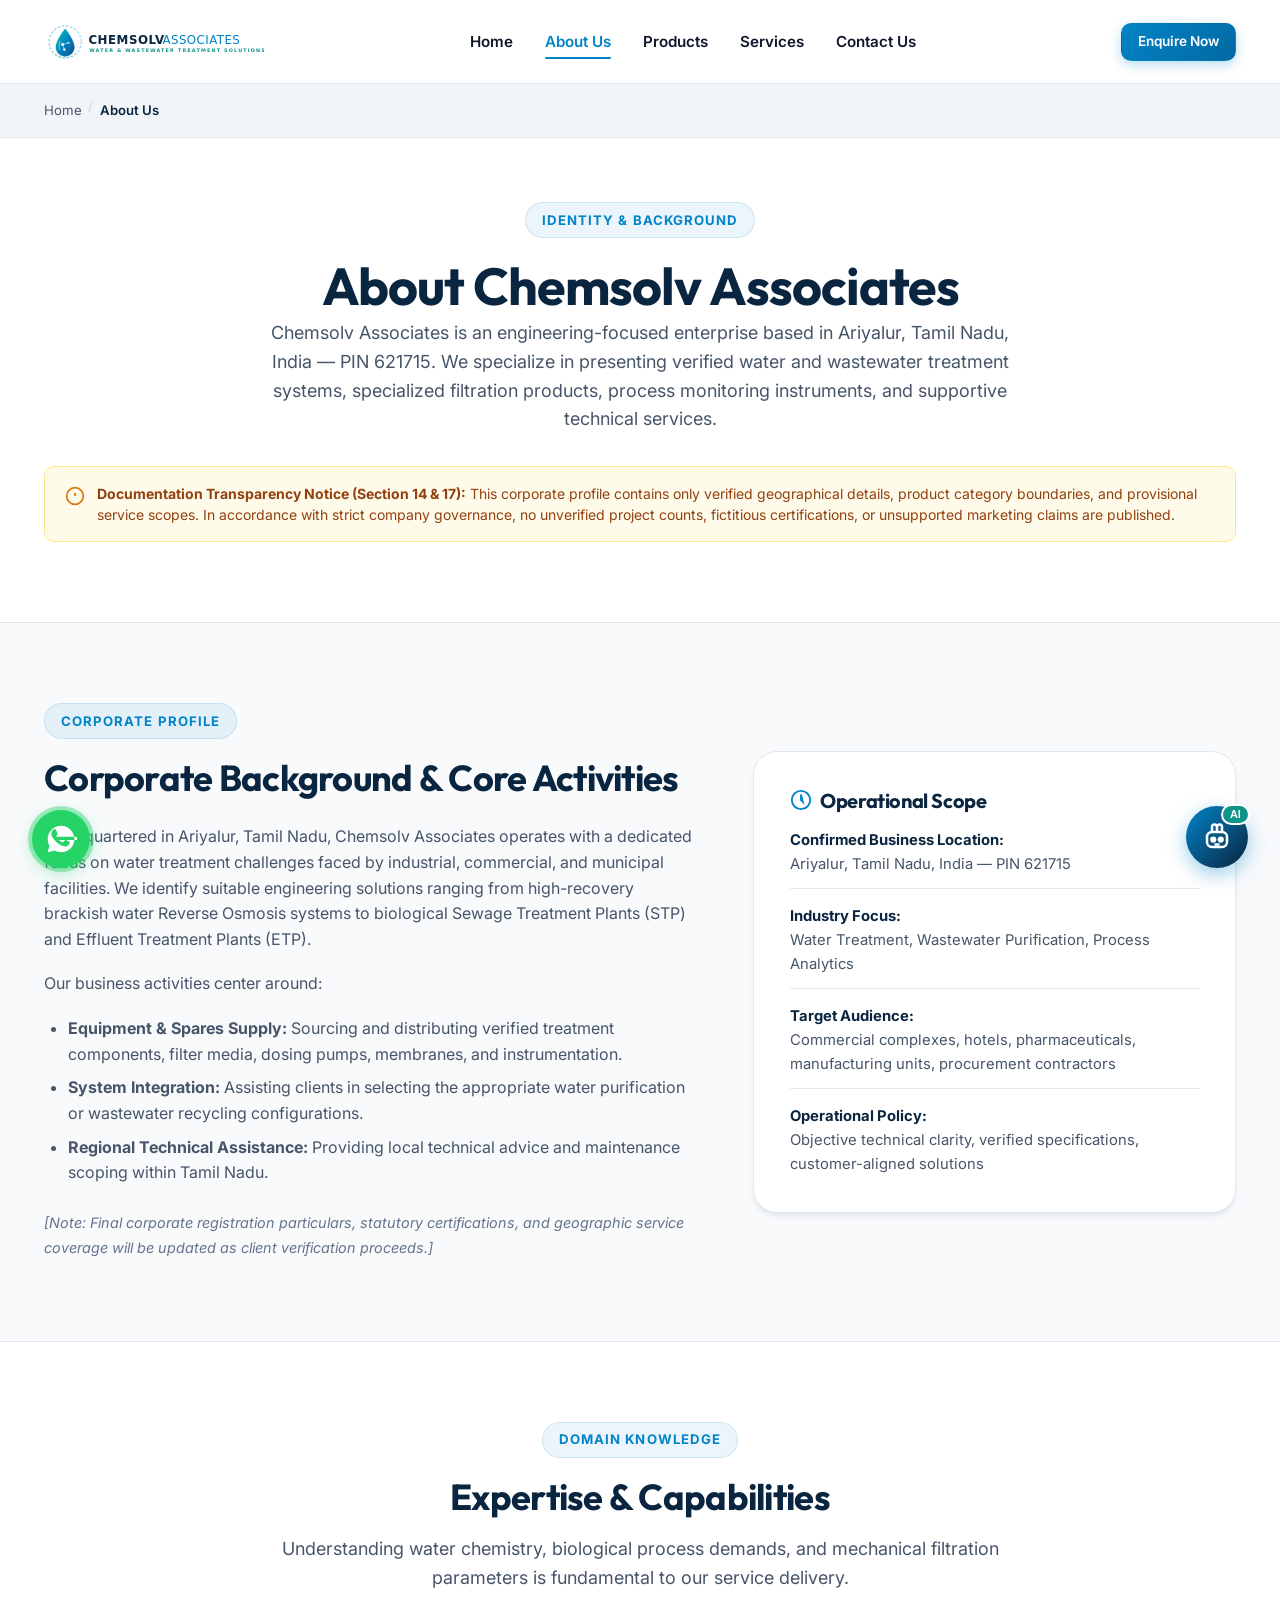
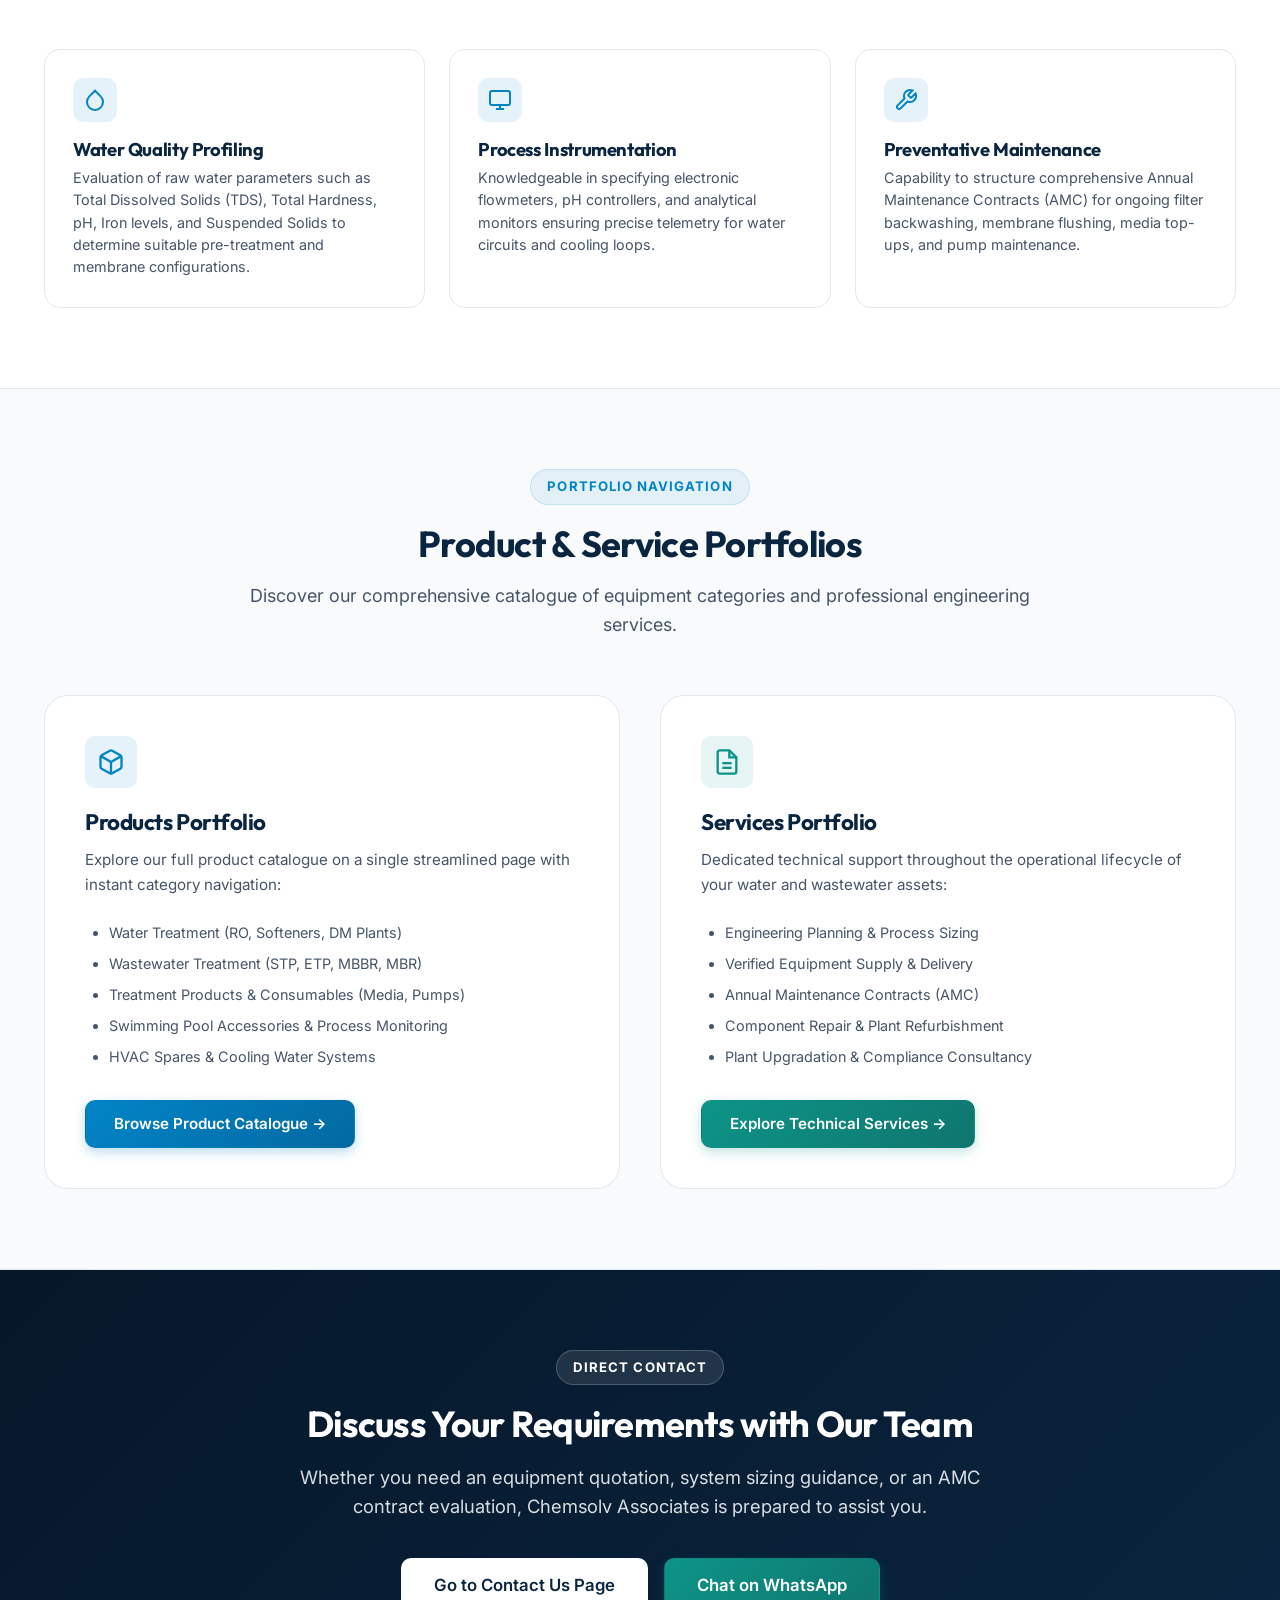
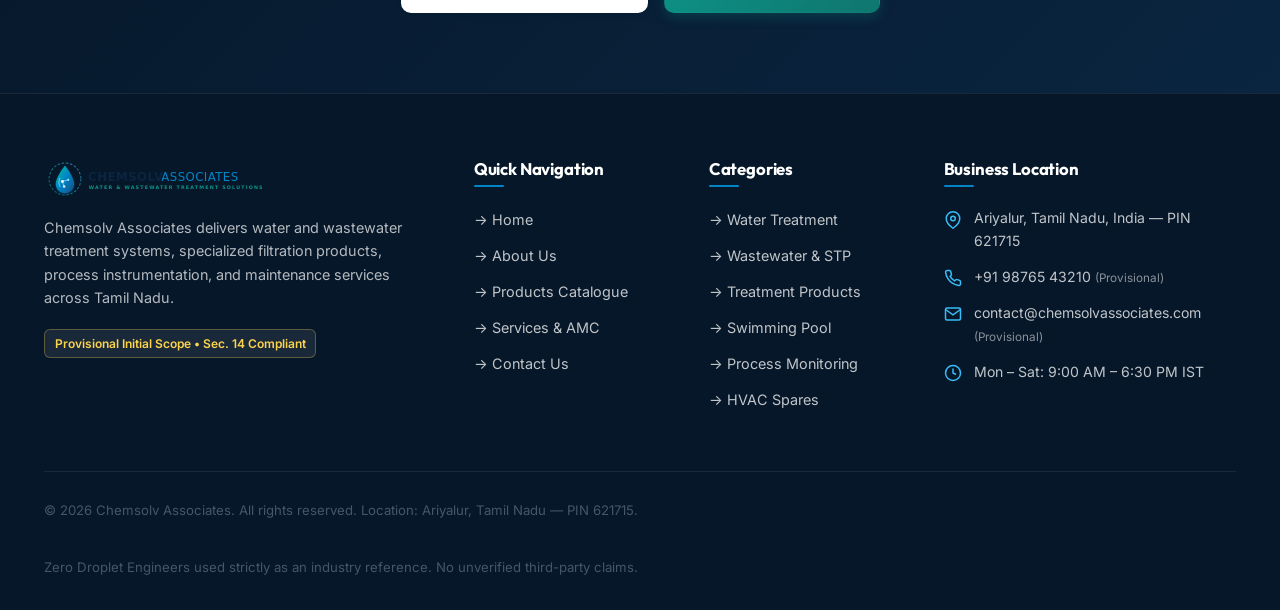
==== about.html @ a0fe6520 "Initial commit: Chemsolv Associates corporate website and floating RAG chatbot" ====
<!DOCTYPE html>
<html lang="en">
<head>
  <meta charset="UTF-8">
  <meta name="viewport" content="width=device-width, initial-scale=1.0">
  <meta http-equiv="X-UA-Compatible" content="IE=edge">
  
  <!-- SEO Primary Metadata -->
  <title>About Us | Chemsolv Associates — Water & Wastewater Specialists Ariyalur</title>
  <meta name="description" content="Learn about Chemsolv Associates, based in Ariyalur, Tamil Nadu. Discover our business activities, water & wastewater treatment solutions, and engineering services.">
  <meta name="keywords" content="About Chemsolv Associates, Ariyalur water treatment, wastewater engineering Tamil Nadu, water purification profile">
  <link rel="canonical" href="https://www.chemsolvassociates.com/about.html">
  
  <!-- Open Graph -->
  <meta property="og:type" content="article">
  <meta property="og:url" content="https://www.chemsolvassociates.com/about.html">
  <meta property="og:title" content="About Chemsolv Associates | Water Treatment Profile">
  <meta property="og:description" content="Company background, capabilities, and verified service focus of Chemsolv Associates in Ariyalur, Tamil Nadu.">
  <meta property="og:image" content="assets/images/logo.svg">

  <!-- Fonts Preconnect -->
  <link rel="preconnect" href="https://fonts.googleapis.com">
  <link rel="preconnect" href="https://fonts.gstatic.com" crossorigin>
  <link href="https://fonts.googleapis.com/css2?family=Inter:wght@400;500;600;700&family=Outfit:wght@600;700;800&display=swap" rel="stylesheet">

  <!-- Stylesheets -->
  <link rel="stylesheet" href="assets/css/main.css">
  <link rel="stylesheet" href="assets/css/components.css">
  <link rel="stylesheet" href="assets/css/chatbot.css">

  <!-- Structured Data JSON-LD -->
  <script type="application/ld+json">
  {
    "@context": "https://schema.org",
    "@type": "AboutPage",
    "name": "About Chemsolv Associates",
    "url": "https://www.chemsolvassociates.com/about.html",
    "description": "Company profile, capabilities, and operational background of Chemsolv Associates."
  }
  </script>
</head>
<body>

  <!-- Accessible Skip Link -->
  <a href="#main-content" class="skip-to-content">Skip to main content</a>

  <!-- Global Header -->
  <header class="site-header" id="site-header">
    <div class="container header-inner">
      <a href="index.html" class="header-brand" aria-label="Chemsolv Associates Home">
        <img src="assets/images/logo.svg" alt="Chemsolv Associates Logo" class="header-logo" width="220" height="42">
      </a>

      <!-- Desktop Navigation -->
      <nav class="desktop-nav" aria-label="Primary Navigation">
        <ul>
          <li><a href="index.html" class="nav-link">Home</a></li>
          <li><a href="about.html" class="nav-link active">About Us</a></li>
          <li><a href="products.html" class="nav-link">Products</a></li>
          <li><a href="services.html" class="nav-link">Services</a></li>
          <li><a href="contact.html" class="nav-link">Contact Us</a></li>
        </ul>
      </nav>

      <div class="header-actions">
        <a href="contact.html" class="btn btn-primary btn-sm header-cta">Enquire Now</a>
        <button class="mobile-toggle" id="mobile-toggle" aria-label="Toggle navigation menu" aria-expanded="false" aria-controls="mobile-drawer">
          <span></span>
        </button>
      </div>
    </div>
  </header>

  <!-- Mobile Drawer Overlay -->
  <div class="mobile-drawer-overlay" id="mobile-drawer-overlay"></div>

  <!-- Mobile Navigation Drawer -->
  <div class="mobile-drawer" id="mobile-drawer" aria-label="Mobile Navigation">
    <div>
      <div class="mobile-drawer-header">
        <img src="assets/images/logo.svg" alt="Chemsolv Associates" style="height: 34px; width: auto;">
        <button class="mobile-drawer-close" id="mobile-drawer-close" aria-label="Close navigation menu">
          <svg width="20" height="20" viewBox="0 0 24 24" fill="none" stroke="currentColor" stroke-width="2.5"><line x1="18" y1="6" x2="6" y2="18"/><line x1="6" y1="6" x2="18" y2="18"/></svg>
        </button>
      </div>
      <ul class="mobile-nav-list">
        <li><a href="index.html" class="mobile-nav-link"><span>Home</span> &rarr;</a></li>
        <li><a href="about.html" class="mobile-nav-link active"><span>About Us</span> &rarr;</a></li>
        <li><a href="products.html" class="mobile-nav-link"><span>Products</span> &rarr;</a></li>
        <li><a href="services.html" class="mobile-nav-link"><span>Services</span> &rarr;</a></li>
        <li><a href="contact.html" class="mobile-nav-link"><span>Contact Us</span> &rarr;</a></li>
      </ul>
    </div>
    <div style="display: flex; flex-direction: column; gap: 0.75rem; padding-top: 1.5rem; border-top: 1px solid var(--color-border);">
      <a href="contact.html" class="btn btn-primary" style="width: 100%;">Get in Touch</a>
      <a href="https://wa.me/919876543210?text=Hello%20Chemsolv%20Associates,%20I%20have%20an%20enquiry." target="_blank" rel="noopener noreferrer" class="btn btn-teal" style="width: 100%;">
        WhatsApp Enquiry
      </a>
    </div>
  </div>

  <!-- Breadcrumb Navigation -->
  <nav class="breadcrumb-nav" aria-label="Breadcrumb">
    <div class="container">
      <ol class="breadcrumb-list">
        <li class="breadcrumb-item"><a href="index.html">Home</a></li>
        <li class="breadcrumb-separator">/</li>
        <li class="breadcrumb-item active" aria-current="page">About Us</li>
      </ol>
    </div>
  </nav>

  <!-- Main Content -->
  <main id="main-content">
    
    <!-- Section 1: Page Introduction -->
    <section class="section" style="padding-top: 4rem; padding-bottom: 3rem;" aria-labelledby="about-intro-h1">
      <div class="container">
        <div class="section-header fade-in-up" style="margin-bottom: 2rem;">
          <span class="section-tag">Identity &amp; Background</span>
          <h1 id="about-intro-h1">About Chemsolv Associates</h1>
          <p>
            Chemsolv Associates is an engineering-focused enterprise based in Ariyalur, Tamil Nadu, India — PIN 621715. We specialize in presenting verified water and wastewater treatment systems, specialized filtration products, process monitoring instruments, and supportive technical services.
          </p>
        </div>

        <!-- Section 14 Compliance Disclaimer Banner -->
        <div class="disclaimer-banner fade-in-up" role="note">
          <svg width="20" height="20" viewBox="0 0 24 24" fill="none" stroke="currentColor" stroke-width="2">
            <circle cx="12" cy="12" r="10"></circle>
            <line x1="12" y1="8" x2="12" y2="12"></line>
            <line x1="12" y1="16" x2="12.01" y2="16"></line>
          </svg>
          <div>
            <strong>Documentation Transparency Notice (Section 14 &amp; 17):</strong>
            This corporate profile contains only verified geographical details, product category boundaries, and provisional service scopes. In accordance with strict company governance, no unverified project counts, fictitious certifications, or unsupported marketing claims are published.
          </div>
        </div>
      </div>
    </section>

    <!-- Section 2: Company Profile -->
    <section class="section section-alt" aria-labelledby="profile-heading">
      <div class="container">
        <div style="display: grid; grid-template-columns: 1.15fr 0.85fr; gap: 3.5rem; align-items: center;">
          <div class="fade-in-up">
            <span class="section-tag">Corporate Profile</span>
            <h2 id="profile-heading" style="margin-bottom: 1.5rem;">Corporate Background &amp; Core Activities</h2>
            <p>
              Headquartered in Ariyalur, Tamil Nadu, Chemsolv Associates operates with a dedicated focus on water treatment challenges faced by industrial, commercial, and municipal facilities. We identify suitable engineering solutions ranging from high-recovery brackish water Reverse Osmosis systems to biological Sewage Treatment Plants (STP) and Effluent Treatment Plants (ETP).
            </p>
            <p>
              Our business activities center around:
            </p>
            <ul style="margin-bottom: 1.5rem;">
              <li><strong>Equipment &amp; Spares Supply:</strong> Sourcing and distributing verified treatment components, filter media, dosing pumps, membranes, and instrumentation.</li>
              <li><strong>System Integration:</strong> Assisting clients in selecting the appropriate water purification or wastewater recycling configurations.</li>
              <li><strong>Regional Technical Assistance:</strong> Providing local technical advice and maintenance scoping within Tamil Nadu.</li>
            </ul>
            <p>
              <em style="color: var(--color-text-light); font-size: 0.9rem;">
                [Note: Final corporate registration particulars, statutory certifications, and geographic service coverage will be updated as client verification proceeds.]
              </em>
            </p>
          </div>

          <div class="fade-in-up">
            <div style="background: #FFFFFF; border: 1px solid var(--color-border); border-radius: var(--radius-xl); padding: 2.25rem; box-shadow: var(--shadow-md);">
              <h3 style="font-size: 1.25rem; margin-bottom: 1rem; color: var(--color-primary); display: flex; align-items: center; gap: 0.5rem;">
                <svg width="22" height="22" viewBox="0 0 24 24" fill="none" stroke="currentColor" stroke-width="2" style="color: var(--color-accent);"><circle cx="12" cy="12" r="10"/><polygon points="12 6 12 12 14 14"/></svg>
                Operational Scope
              </h3>
              <div style="display: flex; flex-direction: column; gap: 1rem; font-size: 0.925rem;">
                <div style="padding-bottom: 0.75rem; border-bottom: 1px solid var(--color-border);">
                  <strong style="color: var(--color-primary);">Confirmed Business Location:</strong>
                  <div style="color: var(--color-text-muted);">Ariyalur, Tamil Nadu, India — PIN 621715</div>
                </div>
                <div style="padding-bottom: 0.75rem; border-bottom: 1px solid var(--color-border);">
                  <strong style="color: var(--color-primary);">Industry Focus:</strong>
                  <div style="color: var(--color-text-muted);">Water Treatment, Wastewater Purification, Process Analytics</div>
                </div>
                <div style="padding-bottom: 0.75rem; border-bottom: 1px solid var(--color-border);">
                  <strong style="color: var(--color-primary);">Target Audience:</strong>
                  <div style="color: var(--color-text-muted);">Commercial complexes, hotels, pharmaceuticals, manufacturing units, procurement contractors</div>
                </div>
                <div>
                  <strong style="color: var(--color-primary);">Operational Policy:</strong>
                  <div style="color: var(--color-text-muted);">Objective technical clarity, verified specifications, customer-aligned solutions</div>
                </div>
              </div>
            </div>
          </div>
        </div>
      </div>
    </section>

    <!-- Section 3: Expertise and Capabilities -->
    <section class="section" aria-labelledby="expertise-heading">
      <div class="container">
        <div class="section-header fade-in-up">
          <span class="section-tag">Domain Knowledge</span>
          <h2 id="expertise-heading">Expertise &amp; Capabilities</h2>
          <p>Understanding water chemistry, biological process demands, and mechanical filtration parameters is fundamental to our service delivery.</p>
        </div>

        <div class="features-grid">
          <div class="feature-box fade-in-up">
            <div class="feature-icon-wrapper">
              <svg width="24" height="24" viewBox="0 0 24 24" fill="none" stroke="currentColor" stroke-width="2"><path d="M12 2.69l5.66 5.66a8 8 0 1 1-11.31 0z"/></svg>
            </div>
            <h3>Water Quality Profiling</h3>
            <p>Evaluation of raw water parameters such as Total Dissolved Solids (TDS), Total Hardness, pH, Iron levels, and Suspended Solids to determine suitable pre-treatment and membrane configurations.</p>
          </div>

          <div class="feature-box fade-in-up">
            <div class="feature-icon-wrapper">
              <svg width="24" height="24" viewBox="0 0 24 24" fill="none" stroke="currentColor" stroke-width="2"><rect x="2" y="3" width="20" height="14" rx="2" ry="2"/><line x1="8" y1="21" x2="16" y2="21"/><line x1="12" y1="17" x2="12" y2="21"/></svg>
            </div>
            <h3>Process Instrumentation</h3>
            <p>Knowledgeable in specifying electronic flowmeters, pH controllers, and analytical monitors ensuring precise telemetry for water circuits and cooling loops.</p>
          </div>

          <div class="feature-box fade-in-up">
            <div class="feature-icon-wrapper">
              <svg width="24" height="24" viewBox="0 0 24 24" fill="none" stroke="currentColor" stroke-width="2"><path d="M14.7 6.3a1 1 0 0 0 0 1.4l1.6 1.6a1 1 0 0 0 1.4 0l3.77-3.77a6 6 0 0 1-7.94 7.94l-6.91 6.91a2.12 2.12 0 0 1-3-3l6.91-6.91a6 6 0 0 1 7.94-7.94l-3.76 3.76z"/></svg>
            </div>
            <h3>Preventative Maintenance</h3>
            <p>Capability to structure comprehensive Annual Maintenance Contracts (AMC) for ongoing filter backwashing, membrane flushing, media top-ups, and pump maintenance.</p>
          </div>
        </div>
      </div>
    </section>

    <!-- Section 4: Product and Service Overview -->
    <section class="section section-alt" aria-labelledby="overview-heading">
      <div class="container">
        <div class="section-header fade-in-up">
          <span class="section-tag">Portfolio Navigation</span>
          <h2 id="overview-heading">Product &amp; Service Portfolios</h2>
          <p>Discover our comprehensive catalogue of equipment categories and professional engineering services.</p>
        </div>

        <div style="display: grid; grid-template-columns: 1fr 1fr; gap: 2.5rem;">
          <!-- Product Portfolio Card -->
          <div style="background: #FFFFFF; border: 1px solid var(--color-border); border-radius: var(--radius-xl); padding: 2.5rem; display: flex; flex-direction: column; justify-content: space-between;" class="fade-in-up">
            <div>
              <div style="width: 52px; height: 52px; border-radius: var(--radius-md); background: rgba(2,132,199,0.1); color: var(--color-accent); display: flex; align-items: center; justify-content: center; margin-bottom: 1.25rem;">
                <svg width="28" height="28" viewBox="0 0 24 24" fill="none" stroke="currentColor" stroke-width="2"><path d="M21 16V8a2 2 0 0 0-1-1.73l-7-4a2 2 0 0 0-2 0l-7 4A2 2 0 0 0 3 8v8a2 2 0 0 0 1 1.73l7 4a2 2 0 0 0 2 0l7-4A2 2 0 0 0 21 16z"/><polyline points="3.27 6.96 12 12.01 20.73 6.96"/><line x1="12" y1="22.08" x2="12" y2="12"/></svg>
              </div>
              <h3 style="font-size: 1.4rem; margin-bottom: 0.75rem;">Products Portfolio</h3>
              <p style="font-size: 0.95rem; color: var(--color-text-muted); line-height: 1.6; margin-bottom: 1.5rem;">
                Explore our full product catalogue on a single streamlined page with instant category navigation:
              </p>
              <ul style="font-size: 0.9rem; margin-bottom: 2rem;">
                <li>Water Treatment (RO, Softeners, DM Plants)</li>
                <li>Wastewater Treatment (STP, ETP, MBBR, MBR)</li>
                <li>Treatment Products &amp; Consumables (Media, Pumps)</li>
                <li>Swimming Pool Accessories &amp; Process Monitoring</li>
                <li>HVAC Spares &amp; Cooling Water Systems</li>
              </ul>
            </div>
            <a href="products.html" class="btn btn-primary" style="align-self: flex-start;">Browse Product Catalogue &rarr;</a>
          </div>

          <!-- Service Portfolio Card -->
          <div style="background: #FFFFFF; border: 1px solid var(--color-border); border-radius: var(--radius-xl); padding: 2.5rem; display: flex; flex-direction: column; justify-content: space-between;" class="fade-in-up">
            <div>
              <div style="width: 52px; height: 52px; border-radius: var(--radius-md); background: rgba(13,148,136,0.1); color: var(--color-teal); display: flex; align-items: center; justify-content: center; margin-bottom: 1.25rem;">
                <svg width="28" height="28" viewBox="0 0 24 24" fill="none" stroke="currentColor" stroke-width="2"><path d="M14 2H6a2 2 0 0 0-2 2v16a2 2 0 0 0 2 2h12a2 2 0 0 0 2-2V8z"/><polyline points="14 2 14 8 20 8"/><line x1="16" y1="13" x2="8" y2="13"/><line x1="16" y1="17" x2="8" y2="17"/></svg>
              </div>
              <h3 style="font-size: 1.4rem; margin-bottom: 0.75rem;">Services Portfolio</h3>
              <p style="font-size: 0.95rem; color: var(--color-text-muted); line-height: 1.6; margin-bottom: 1.5rem;">
                Dedicated technical support throughout the operational lifecycle of your water and wastewater assets:
              </p>
              <ul style="font-size: 0.9rem; margin-bottom: 2rem;">
                <li>Engineering Planning &amp; Process Sizing</li>
                <li>Verified Equipment Supply &amp; Delivery</li>
                <li>Annual Maintenance Contracts (AMC)</li>
                <li>Component Repair &amp; Plant Refurbishment</li>
                <li>Plant Upgradation &amp; Compliance Consultancy</li>
              </ul>
            </div>
            <a href="services.html" class="btn btn-teal" style="align-self: flex-start;">Explore Technical Services &rarr;</a>
          </div>
        </div>
      </div>
    </section>

    <!-- Section 5: Contact CTA -->
    <section class="section section-dark" aria-labelledby="cta-heading-about">
      <div class="container" style="text-align: center; max-width: 800px;">
        <span class="section-tag" style="background: rgba(255,255,255,0.1); color: #FFFFFF; border-color: rgba(255,255,255,0.2);">Direct Contact</span>
        <h2 id="cta-heading-about" style="color: #FFFFFF; margin-bottom: 1rem;">Discuss Your Requirements with Our Team</h2>
        <p style="font-size: 1.15rem; color: rgba(255, 255, 255, 0.85); margin-bottom: 2.25rem;">
          Whether you need an equipment quotation, system sizing guidance, or an AMC contract evaluation, Chemsolv Associates is prepared to assist you.
        </p>
        <div style="display: flex; flex-wrap: wrap; justify-content: center; gap: 1rem;">
          <a href="contact.html" class="btn btn-white btn-lg">Go to Contact Us Page</a>
          <a href="https://wa.me/919876543210?text=Hello%20Chemsolv%20Associates,%20I%20would%20like%20to%20discuss%20our%20water%20treatment%20requirements." target="_blank" rel="noopener noreferrer" class="btn btn-teal btn-lg">
            Chat on WhatsApp
          </a>
        </div>
      </div>
    </section>
  </main>

  <!-- Global Footer -->
  <footer class="site-footer">
    <div class="container">
      <div class="footer-grid">
        <div class="footer-col">
          <img src="assets/images/logo.svg" alt="Chemsolv Associates" class="footer-brand-logo" width="220" height="42">
          <p class="footer-text">
            Chemsolv Associates delivers water and wastewater treatment systems, specialized filtration products, process instrumentation, and maintenance services across Tamil Nadu.
          </p>
          <span class="provisional-badge" style="background: rgba(255,255,255,0.08); color: #FCD34D; border-color: rgba(252,211,77,0.3);">
            Provisional Initial Scope &bull; Sec. 14 Compliant
          </span>
        </div>

        <div class="footer-col">
          <h4>Quick Navigation</h4>
          <ul class="footer-links">
            <li><a href="index.html">&rarr; Home</a></li>
            <li><a href="about.html">&rarr; About Us</a></li>
            <li><a href="products.html">&rarr; Products Catalogue</a></li>
            <li><a href="services.html">&rarr; Services &amp; AMC</a></li>
            <li><a href="contact.html">&rarr; Contact Us</a></li>
          </ul>
        </div>

        <div class="footer-col">
          <h4>Categories</h4>
          <ul class="footer-links">
            <li><a href="products.html#water-treatment">&rarr; Water Treatment</a></li>
            <li><a href="products.html#wastewater-treatment">&rarr; Wastewater &amp; STP</a></li>
            <li><a href="products.html#water-wastewater-products">&rarr; Treatment Products</a></li>
            <li><a href="products.html#swimming-pool-accessories">&rarr; Swimming Pool</a></li>
            <li><a href="products.html#process-monitoring">&rarr; Process Monitoring</a></li>
            <li><a href="products.html#hvac-spares">&rarr; HVAC Spares</a></li>
          </ul>
        </div>

        <div class="footer-col">
          <h4>Business Location</h4>
          <address class="footer-contact-list">
            <div class="footer-contact-item">
              <svg width="18" height="18" viewBox="0 0 24 24" fill="none" stroke="currentColor" stroke-width="2"><path d="M21 10c0 7-9 13-9 13s-9-6-9-13a9 9 0 0 1 18 0z"/><circle cx="12" cy="10" r="3"/></svg>
              <span>Ariyalur, Tamil Nadu, India — PIN 621715</span>
            </div>
            <div class="footer-contact-item">
              <svg width="18" height="18" viewBox="0 0 24 24" fill="none" stroke="currentColor" stroke-width="2"><path d="M22 16.92v3a2 2 0 0 1-2.18 2 19.79 19.79 0 0 1-8.63-3.07 19.5 19.5 0 0 1-6-6 19.79 19.79 0 0 1-3.07-8.67A2 2 0 0 1 4.11 2h3a2 2 0 0 1 2 1.72 12.84 12.84 0 0 0 .7 2.81 2 2 0 0 1-.45 2.11L8.09 9.91a16 16 0 0 0 6 6l1.27-1.27a2 2 0 0 1 2.11-.45 12.84 12.84 0 0 0 2.81.7A2 2 0 0 1 22 16.92z"/></svg>
              <span>+91 98765 43210 <small style="opacity:0.7;">(Provisional)</small></span>
            </div>
            <div class="footer-contact-item">
              <svg width="18" height="18" viewBox="0 0 24 24" fill="none" stroke="currentColor" stroke-width="2"><path d="M4 4h16c1.1 0 2 .9 2 2v12c0 1.1-.9 2-2 2H4c-1.1 0-2-.9-2-2V6c0-1.1.9-2 2-2z"/><polyline points="22,6 12,13 2,6"/></svg>
              <span>contact@chemsolvassociates.com <small style="opacity:0.7;">(Provisional)</small></span>
            </div>
            <div class="footer-contact-item">
              <svg width="18" height="18" viewBox="0 0 24 24" fill="none" stroke="currentColor" stroke-width="2"><circle cx="12" cy="12" r="10"/><polyline points="12 6 12 12 16 14"/></svg>
              <span>Mon – Sat: 9:00 AM – 6:30 PM IST</span>
            </div>
          </address>
        </div>
      </div>

      <div class="footer-bottom">
        <p>&copy; 2026 Chemsolv Associates. All rights reserved. Location: Ariyalur, Tamil Nadu — PIN 621715.</p>
        <p>Zero Droplet Engineers used strictly as an industry reference. No unverified third-party claims.</p>
      </div>
    </div>
  </footer>

  <!-- Floating WhatsApp Widget -->
  <aside class="floating-whatsapp" aria-label="WhatsApp Contact">
    <a href="https://wa.me/919876543210?text=Hello%20Chemsolv%20Associates,%20I%20have%20an%20enquiry%20regarding%20water%20treatment%20solutions." target="_blank" rel="noopener noreferrer" class="whatsapp-btn" aria-label="Chat with Chemsolv Associates on WhatsApp">
      <svg width="32" height="32" viewBox="0 0 24 24" fill="currentColor">
        <path d="M12.031 2C6.495 2 2 6.495 2 12.031c0 1.808.484 3.518 1.328 5.004L2 22l5.127-1.312a9.98 9.98 0 0 0 4.904 1.343c5.536 0 10.031-4.495 10.031-10.031C22.062 6.495 17.567 2 12.031 2zm5.834 14.195c-.244.686-1.42 1.312-1.956 1.393-.536.082-1.229.117-3.957-.984-3.419-1.38-5.617-4.887-5.787-5.114-.17-.227-1.38-1.838-1.38-3.504 0-1.666.87-2.488 1.18-2.828.31-.34.68-.425.907-.425.227 0 .454.002.653.012.21.01.49-.08.766.584.287.69.98 2.392 1.066 2.569.085.176.142.383.028.61-.113.227-.17.369-.34.567-.17.199-.358.443-.51.596-.17.17-.348.355-.15.696.198.34 883 1.458 1.895 2.359 1.303 1.16 2.402 1.52 2.742 1.69.34.17.538.142.736-.085.199-.227.85-1.02 1.077-1.37.227-.35.454-.294.766-.177.312.117 1.984.935 2.324 1.105.34.17.567.255.652.397.085.142.085.823-.159 1.509z"/>
      </svg>
    </a>
    <div class="whatsapp-tooltip">Chat on WhatsApp</div>
  </aside>

  <!-- Floating RAG Chatbot Widget -->
  <aside class="floating-chatbot" aria-label="Technical Assistant Chatbot">
    <button class="chatbot-launcher" id="chatbot-launcher" aria-label="Open Chemsolv AI Technical Assistant" aria-expanded="false" aria-controls="chatbot-panel">
      <div class="chatbot-pulse-ring"></div>
      <svg width="30" height="30" viewBox="0 0 24 24" fill="none" stroke="currentColor" stroke-width="2">
        <path d="M12 8V4m0 0a2 2 0 1 0-4 0v4m4-4a2 2 0 1 1 4 0v4"/>
        <rect x="4" y="8" width="16" height="12" rx="4"/>
        <circle cx="9" cy="14" r="1.5" fill="currentColor"/>
        <circle cx="15" cy="14" r="1.5" fill="currentColor"/>
        <path d="M10 18h4"/>
      </svg>
      <span class="chatbot-launcher-badge">AI</span>
    </button>

    <div class="chatbot-panel" id="chatbot-panel" role="dialog" aria-labelledby="chat-heading">
      <div class="chatbot-header">
        <div class="chatbot-header-info">
          <div class="chatbot-avatar">
            <svg width="20" height="20" viewBox="0 0 24 24" fill="none" stroke="currentColor" stroke-width="2">
              <rect x="4" y="8" width="16" height="12" rx="4"/>
              <circle cx="9" cy="14" r="1.5" fill="currentColor"/>
              <circle cx="15" cy="14" r="1.5" fill="currentColor"/>
              <path d="M10 18h4"/>
            </svg>
          </div>
          <div class="chatbot-header-text">
            <h3 id="chat-heading">Chemsolv AI Assistant</h3>
            <div class="chatbot-status">
              <span class="chatbot-status-dot"></span>
              <span>Verified Knowledge Base</span>
            </div>
          </div>
        </div>
        <div class="chatbot-header-actions">
          <button class="chatbot-header-btn" id="chatbot-reset" title="Reset chat history" aria-label="Reset conversation">
            <svg width="14" height="14" viewBox="0 0 24 24" fill="none" stroke="currentColor" stroke-width="2"><polyline points="1 4 1 10 7 10"/><path d="M3.51 15a9 9 0 1 0 2.13-9.36L1 10"/></svg>
          </button>
          <button class="chatbot-header-btn" id="chatbot-close" title="Close chat" aria-label="Close chat window">
            <svg width="16" height="16" viewBox="0 0 24 24" fill="none" stroke="currentColor" stroke-width="2"><line x1="18" y1="6" x2="6" y2="18"/><line x1="6" y1="6" x2="18" y2="18"/></svg>
          </button>
        </div>
      </div>

      <div class="chatbot-notice">
        <svg width="14" height="14" viewBox="0 0 24 24" fill="none" stroke="currentColor" stroke-width="2"><circle cx="12" cy="12" r="10"/><line x1="12" y1="8" x2="12" y2="12"/><line x1="12" y1="16" x2="12.01" y2="16"/></svg>
        <span>Answers derived strictly from approved Chemsolv data.</span>
      </div>

      <div class="chatbot-messages" id="chatbot-messages"></div>

      <div class="chat-typing" id="chatbot-typing">
        <div class="typing-dot"></div>
        <div class="typing-dot"></div>
        <div class="typing-dot"></div>
        <span class="typing-text">Retrieving verified documentation...</span>
      </div>

      <div class="chatbot-suggestions" id="chatbot-suggestions">
        <button class="suggestion-chip" data-query="Where is Chemsolv Associates located?">Ariyalur Location</button>
        <button class="suggestion-chip" data-query="What is your business focus and capabilities?">Capabilities</button>
        <button class="suggestion-chip" data-query="What products do you offer?">Products Overview</button>
      </div>

      <div class="chatbot-input-bar">
        <input type="text" id="chatbot-input" class="chatbot-input" placeholder="Ask about company profile or services..." aria-label="Type your enquiry">
        <button id="chatbot-send" class="chatbot-send-btn" aria-label="Send message">
          <svg width="18" height="18" viewBox="0 0 24 24" fill="none" stroke="currentColor" stroke-width="2">
            <line x1="22" y1="2" x2="11" y2="13"/>
            <polygon points="22 2 15 22 11 13 2 9 22 2"/>
          </svg>
        </button>
      </div>
    </div>
  </aside>

  <!-- Scripts -->
  <script src="assets/js/main.js" defer></script>
  <script src="assets/js/chatbot-kb.js" defer></script>
  <script src="assets/js/chatbot.js" defer></script>
</body>
</html>
---- assets/css/main.css ----
/* ==========================================================================
   CHEMSOLV ASSOCIATES - DESIGN SYSTEM & MAIN STYLESHEET
   Clean, Modern, Desktop-First & Fully Mobile Responsive (<3s Target)
   ========================================================================== */

:root {
  /* Brand Color Palette */
  --color-primary: #0A2540;
  --color-primary-light: #12375F;
  --color-primary-dark: #061729;
  
  --color-accent: #0284C7;
  --color-accent-light: #38BDF8;
  --color-accent-dark: #0369A1;
  --color-accent-hover: #0ea5e9;

  --color-teal: #0D9488;
  --color-teal-light: #14B8A6;
  --color-teal-dark: #0F766E;

  --color-success: #10B981;
  --color-warning: #F59E0B;
  --color-error: #EF4444;

  /* Neutrals */
  --color-bg: #FFFFFF;
  --color-bg-alt: #F8FAFC;
  --color-bg-subtle: #F1F5F9;
  --color-border: #E2E8F0;
  --color-border-dark: #CBD5E1;
  
  --color-text-main: #0F172A;
  --color-text-muted: #475569;
  --color-text-light: #64748B;
  --color-text-white: #FFFFFF;

  /* Typography */
  --font-family-heading: 'Outfit', -apple-system, BlinkMacSystemFont, 'Segoe UI', Roboto, Helvetica, Arial, sans-serif;
  --font-family-body: 'Inter', -apple-system, BlinkMacSystemFont, 'Segoe UI', Roboto, Helvetica, Arial, sans-serif;
  
  /* Spacing */
  --container-max-width: 1240px;
  --container-padding: 1.5rem;
  --header-height: 84px;

  /* Shadows */
  --shadow-sm: 0 1px 3px rgba(0, 0, 0, 0.05), 0 1px 2px rgba(0, 0, 0, 0.03);
  --shadow-md: 0 4px 6px -1px rgba(10, 37, 64, 0.08), 0 2px 4px -2px rgba(10, 37, 64, 0.05);
  --shadow-lg: 0 10px 15px -3px rgba(10, 37, 64, 0.1), 0 4px 6px -4px rgba(10, 37, 64, 0.05);
  --shadow-xl: 0 20px 25px -5px rgba(10, 37, 64, 0.12), 0 8px 10px -6px rgba(10, 37, 64, 0.06);
  --shadow-glow: 0 0 20px rgba(2, 132, 199, 0.25);

  /* Transitions */
  --transition-fast: 0.2s cubic-bezier(0.16, 1, 0.3, 1);
  --transition-normal: 0.3s cubic-bezier(0.16, 1, 0.3, 1);
  --transition-slow: 0.5s cubic-bezier(0.16, 1, 0.3, 1);
  
  /* Border Radius */
  --radius-sm: 6px;
  --radius-md: 10px;
  --radius-lg: 16px;
  --radius-xl: 24px;
  --radius-full: 9999px;
}

/* Base Reset */
*, *::before, *::after {
  box-sizing: border-box;
  margin: 0;
  padding: 0;
}

html {
  scroll-behavior: smooth;
  font-size: 16px;
  -webkit-text-size-adjust: 100%;
}

body {
  font-family: var(--font-family-body);
  font-size: 1rem;
  line-height: 1.6;
  color: var(--color-text-main);
  background-color: var(--color-bg);
  overflow-x: hidden;
  text-rendering: optimizeLegibility;
  -webkit-font-smoothing: antialiased;
}

/* Headings */
h1, h2, h3, h4, h5, h6 {
  font-family: var(--font-family-heading);
  color: var(--color-primary);
  font-weight: 700;
  line-height: 1.25;
  letter-spacing: -0.02em;
  word-wrap: break-word;
  overflow-wrap: break-word;
}

h1 { font-size: clamp(1.85rem, 3.5vw + 0.8rem, 3.25rem); }
h2 { font-size: clamp(1.5rem, 2.2vw + 0.5rem, 2.4rem); }
h3 { font-size: clamp(1.2rem, 1.4vw + 0.4rem, 1.65rem); }
h4 { font-size: 1.15rem; }

p {
  color: var(--color-text-muted);
  margin-bottom: 1.2rem;
  word-wrap: break-word;
}

p:last-child {
  margin-bottom: 0;
}

a {
  color: var(--color-accent);
  text-decoration: none;
  transition: color var(--transition-fast);
}

a:hover {
  color: var(--color-accent-hover);
}

img, svg {
  display: block;
  max-width: 100%;
  height: auto;
}

ul, ol {
  padding-left: 1.5rem;
  color: var(--color-text-muted);
}

li {
  margin-bottom: 0.5rem;
}

/* Layout Utilities */
.container {
  width: 100%;
  max-width: var(--container-max-width);
  margin-left: auto;
  margin-right: auto;
  padding-left: var(--container-padding);
  padding-right: var(--container-padding);
}

.section {
  padding: 5rem 0;
  position: relative;
}

.section-alt {
  background-color: var(--color-bg-alt);
  border-top: 1px solid var(--color-border);
  border-bottom: 1px solid var(--color-border);
}

.section-dark {
  background: linear-gradient(135deg, var(--color-primary-dark) 0%, var(--color-primary) 100%);
  color: var(--color-text-white);
}

.section-dark h1,
.section-dark h2,
.section-dark h3,
.section-dark h4 {
  color: var(--color-text-white);
}

.section-dark p {
  color: rgba(255, 255, 255, 0.85);
}

.section-header {
  text-align: center;
  max-width: 780px;
  margin: 0 auto 3.5rem;
}

.section-tag {
  display: inline-flex;
  align-items: center;
  gap: 0.5rem;
  font-size: 0.825rem;
  font-weight: 700;
  text-transform: uppercase;
  letter-spacing: 0.08em;
  color: var(--color-accent);
  background: rgba(2, 132, 199, 0.08);
  padding: 0.4rem 1rem;
  border-radius: var(--radius-full);
  margin-bottom: 1rem;
  border: 1px solid rgba(2, 132, 199, 0.15);
  max-width: 100%;
  box-sizing: border-box;
}

.section-header h2 {
  margin-bottom: 1rem;
}

.section-header p {
  font-size: 1.125rem;
  color: var(--color-text-muted);
}

/* Accessibility Focus States */
a:focus-visible,
button:focus-visible,
input:focus-visible,
select:focus-visible,
textarea:focus-visible {
  outline: 3px solid var(--color-accent-light);
  outline-offset: 2px;
}

.skip-to-content {
  position: absolute;
  top: -100px;
  left: 1rem;
  background: var(--color-primary);
  color: white;
  padding: 0.75rem 1.5rem;
  z-index: 9999;
  border-radius: var(--radius-sm);
  transition: top var(--transition-fast);
}

.skip-to-content:focus {
  top: 1rem;
}

/* ==========================================================================
   Header & Navigation
   ========================================================================== */
.site-header {
  position: sticky;
  top: 0;
  width: 100%;
  height: var(--header-height);
  background: rgba(255, 255, 255, 0.98);
  backdrop-filter: blur(12px);
  -webkit-backdrop-filter: blur(12px);
  border-bottom: 1px solid var(--color-border);
  z-index: 1000;
  transition: all var(--transition-normal);
}

.site-header.scrolled {
  box-shadow: var(--shadow-md);
  height: 70px;
}

.header-inner {
  display: flex;
  align-items: center;
  justify-content: space-between;
  height: 100%;
  gap: 1rem;
}

.header-brand {
  display: flex;
  align-items: center;
  gap: 0.75rem;
  text-decoration: none;
  height: 48px;
  flex-shrink: 0;
}

.header-logo {
  height: 44px;
  width: auto;
  max-width: 220px;
  transition: transform var(--transition-normal);
}

.header-brand:hover .header-logo {
  transform: scale(1.02);
}

/* Desktop Navigation */
.desktop-nav {
  display: flex;
  align-items: center;
  gap: 2.25rem;
}

.desktop-nav ul {
  display: flex;
  align-items: center;
  gap: 2rem;
  list-style: none;
  padding: 0;
  margin: 0;
}

.desktop-nav li {
  margin: 0;
}

.nav-link {
  font-size: 0.95rem;
  font-weight: 600;
  color: var(--color-text-main);
  position: relative;
  padding: 0.5rem 0;
  transition: color var(--transition-fast);
}

.nav-link::after {
  content: '';
  position: absolute;
  bottom: 0;
  left: 0;
  width: 0%;
  height: 2px;
  background: var(--color-accent);
  transition: width var(--transition-normal);
  border-radius: var(--radius-full);
}

.nav-link:hover,
.nav-link.active {
  color: var(--color-accent);
}

.nav-link:hover::after,
.nav-link.active::after {
  width: 100%;
}

/* Header Action Buttons */
.header-actions {
  display: flex;
  align-items: center;
  gap: 1rem;
}

/* Mobile Toggle Hamburger */
.mobile-toggle {
  display: none;
  background: none;
  border: 1px solid var(--color-border);
  cursor: pointer;
  padding: 0.5rem;
  width: 44px;
  height: 44px;
  position: relative;
  z-index: 1010;
  border-radius: var(--radius-md);
  align-items: center;
  justify-content: center;
  background-color: var(--color-bg-subtle);
  transition: background-color var(--transition-fast);
}

.mobile-toggle:hover {
  background-color: #E2E8F0;
}

.mobile-toggle span {
  display: block;
  width: 22px;
  height: 2px;
  background-color: var(--color-primary);
  position: relative;
  transition: all var(--transition-fast);
}

.mobile-toggle span::before,
.mobile-toggle span::after {
  content: '';
  position: absolute;
  width: 100%;
  height: 2px;
  background-color: var(--color-primary);
  left: 0;
  transition: all var(--transition-fast);
}

.mobile-toggle span::before { top: -7px; }
.mobile-toggle span::after { bottom: -7px; }

.mobile-toggle.active span {
  background-color: transparent;
}

.mobile-toggle.active span::before {
  top: 0;
  transform: rotate(45deg);
}

.mobile-toggle.active span::after {
  bottom: 0;
  transform: rotate(-45deg);
}

/* Mobile Navigation Drawer */
.mobile-drawer {
  position: fixed;
  top: 0;
  right: -100%;
  width: 88%;
  max-width: 360px;
  height: 100vh;
  height: 100dvh;
  background: #FFFFFF;
  box-shadow: -10px 0 30px rgba(0, 0, 0, 0.2);
  z-index: 1100;
  padding: 1.5rem;
  display: flex;
  flex-direction: column;
  justify-content: space-between;
  transition: right 0.35s cubic-bezier(0.16, 1, 0.3, 1);
  overflow-y: auto;
}

.mobile-drawer.active {
  right: 0;
}

.mobile-drawer-header {
  display: flex;
  align-items: center;
  justify-content: space-between;
  padding-bottom: 1.25rem;
  border-bottom: 1px solid var(--color-border);
  margin-bottom: 1.5rem;
}

.mobile-drawer-close {
  width: 40px;
  height: 40px;
  border-radius: var(--radius-md);
  border: 1px solid var(--color-border);
  background: var(--color-bg-subtle);
  color: var(--color-primary);
  cursor: pointer;
  display: flex;
  align-items: center;
  justify-content: center;
  transition: all var(--transition-fast);
}

.mobile-drawer-close:hover {
  background: #E2E8F0;
  color: var(--color-accent);
}

.mobile-drawer-overlay {
  position: fixed;
  inset: 0;
  background: rgba(10, 37, 64, 0.5);
  backdrop-filter: blur(4px);
  -webkit-backdrop-filter: blur(4px);
  z-index: 1090;
  opacity: 0;
  pointer-events: none;
  transition: opacity 0.3s ease;
}

.mobile-drawer-overlay.active {
  opacity: 1;
  pointer-events: auto;
}

.mobile-nav-list {
  list-style: none;
  padding: 0;
  margin: 0;
  display: flex;
  flex-direction: column;
  gap: 0.5rem;
}

.mobile-nav-link {
  font-size: 1.15rem;
  font-weight: 600;
  color: var(--color-primary);
  display: flex;
  align-items: center;
  justify-content: space-between;
  padding: 0.85rem 0.5rem;
  border-bottom: 1px solid var(--color-border);
  transition: all var(--transition-fast);
  border-radius: var(--radius-sm);
}

.mobile-nav-link:hover,
.mobile-nav-link.active {
  color: var(--color-accent);
  background: var(--color-bg-subtle);
  padding-left: 0.85rem;
}

/* ==========================================================================
   Buttons & CTAs
   ========================================================================== */
.btn {
  display: inline-flex;
  align-items: center;
  justify-content: center;
  gap: 0.6rem;
  font-family: var(--font-family-body);
  font-size: 0.95rem;
  font-weight: 600;
  padding: 0.75rem 1.75rem;
  border-radius: var(--radius-md);
  cursor: pointer;
  border: 1px solid transparent;
  transition: all var(--transition-normal);
  text-decoration: none;
  white-space: nowrap;
  line-height: 1.4;
  touch-action: manipulation;
  min-height: 46px;
}

.btn-primary {
  background: linear-gradient(135deg, var(--color-accent) 0%, var(--color-accent-dark) 100%);
  color: #FFFFFF;
  box-shadow: 0 4px 12px rgba(2, 132, 199, 0.28);
}

.btn-primary:hover {
  background: linear-gradient(135deg, var(--color-accent-hover) 0%, var(--color-accent) 100%);
  color: #FFFFFF;
  transform: translateY(-2px);
  box-shadow: 0 6px 16px rgba(2, 132, 199, 0.38);
}

.btn-secondary {
  background: #FFFFFF;
  color: var(--color-primary);
  border: 1px solid var(--color-border-dark);
}

.btn-secondary:hover {
  background: var(--color-bg-alt);
  color: var(--color-accent);
  border-color: var(--color-accent);
  transform: translateY(-2px);
}

.btn-teal {
  background: linear-gradient(135deg, var(--color-teal) 0%, var(--color-teal-dark) 100%);
  color: #FFFFFF;
  box-shadow: 0 4px 12px rgba(13, 148, 136, 0.25);
}

.btn-teal:hover {
  background: linear-gradient(135deg, var(--color-teal-light) 0%, var(--color-teal) 100%);
  color: #FFFFFF;
  transform: translateY(-2px);
  box-shadow: 0 6px 16px rgba(13, 148, 136, 0.35);
}

.btn-white {
  background: #FFFFFF;
  color: var(--color-primary);
  box-shadow: var(--shadow-md);
}

.btn-white:hover {
  background: #F8FAFC;
  color: var(--color-accent);
  transform: translateY(-2px);
  box-shadow: var(--shadow-lg);
}

.btn-outline-white {
  background: transparent;
  color: #FFFFFF;
  border: 1px solid rgba(255, 255, 255, 0.4);
}

.btn-outline-white:hover {
  background: rgba(255, 255, 255, 0.12);
  border-color: #FFFFFF;
  color: #FFFFFF;
  transform: translateY(-2px);
}

.btn-sm {
  padding: 0.5rem 1rem;
  font-size: 0.85rem;
  min-height: 38px;
}

.btn-lg {
  padding: 0.95rem 2rem;
  font-size: 1.05rem;
  min-height: 50px;
}

/* ==========================================================================
   Hero Section
   ========================================================================== */
.hero-section {
  position: relative;
  background: radial-gradient(120% 100% at 50% 0%, #0c2b4e 0%, var(--color-primary) 70%, var(--color-primary-dark) 100%);
  color: #FFFFFF;
  padding: 5.5rem 0 6rem;
  overflow: hidden;
}

.hero-water-glow {
  position: absolute;
  top: -150px;
  right: -100px;
  width: 500px;
  height: 500px;
  border-radius: 50%;
  background: radial-gradient(circle, rgba(2, 132, 199, 0.25) 0%, rgba(13, 148, 136, 0.12) 50%, transparent 70%);
  filter: blur(50px);
  pointer-events: none;
}

.hero-water-glow-2 {
  position: absolute;
  bottom: -150px;
  left: -100px;
  width: 400px;
  height: 400px;
  border-radius: 50%;
  background: radial-gradient(circle, rgba(13, 148, 136, 0.2) 0%, rgba(2, 132, 199, 0.08) 60%, transparent 70%);
  filter: blur(40px);
  pointer-events: none;
}

.hero-grid {
  display: grid;
  grid-template-columns: 1.15fr 0.85fr;
  align-items: center;
  gap: 3.5rem;
  position: relative;
  z-index: 2;
}

.hero-content h1 {
  color: #FFFFFF;
  margin-bottom: 1.25rem;
  font-weight: 800;
  letter-spacing: -0.03em;
}

.hero-content p {
  color: rgba(255, 255, 255, 0.88);
  font-size: 1.15rem;
  line-height: 1.65;
  margin-bottom: 2rem;
  max-width: 580px;
}

.hero-cta-group {
  display: flex;
  flex-wrap: wrap;
  gap: 1rem;
  margin-bottom: 2.25rem;
}

.hero-badges {
  display: flex;
  flex-wrap: wrap;
  align-items: center;
  gap: 1.25rem;
  padding-top: 1.5rem;
  border-top: 1px solid rgba(255, 255, 255, 0.15);
}

.hero-badge-item {
  display: flex;
  align-items: center;
  gap: 0.5rem;
  font-size: 0.875rem;
  color: rgba(255, 255, 255, 0.9);
  font-weight: 500;
}

.hero-badge-icon {
  width: 18px;
  height: 18px;
  color: var(--color-accent-light);
  flex-shrink: 0;
}

/* Hero Graphic Illustration */
.hero-visual {
  position: relative;
  display: flex;
  align-items: center;
  justify-content: center;
}

.hero-card-glass {
  background: rgba(255, 255, 255, 0.08);
  backdrop-filter: blur(16px);
  -webkit-backdrop-filter: blur(16px);
  border: 1px solid rgba(255, 255, 255, 0.18);
  border-radius: var(--radius-xl);
  padding: 1.75rem;
  width: 100%;
  box-shadow: 0 20px 40px rgba(0, 0, 0, 0.3);
}

.hero-stats-grid {
  display: grid;
  grid-template-columns: repeat(2, 1fr);
  gap: 1rem;
  margin-top: 1.25rem;
}

.hero-stat-box {
  background: rgba(10, 37, 64, 0.6);
  border: 1px solid rgba(255, 255, 255, 0.12);
  border-radius: var(--radius-md);
  padding: 1rem;
  text-align: center;
}

.hero-stat-number {
  font-family: var(--font-family-heading);
  font-size: 1.85rem;
  font-weight: 800;
  color: var(--color-accent-light);
  line-height: 1;
  margin-bottom: 0.35rem;
}

.hero-stat-label {
  font-size: 0.775rem;
  color: rgba(255, 255, 255, 0.85);
  font-weight: 600;
  text-transform: uppercase;
  letter-spacing: 0.05em;
}

/* ==========================================================================
   Notice / Provisional Policy Banners (Compliant with Section 14)
   ========================================================================== */
.provisional-badge {
  display: inline-flex;
  align-items: center;
  gap: 0.4rem;
  font-size: 0.75rem;
  font-weight: 600;
  background: rgba(245, 158, 11, 0.12);
  color: #B45309;
  border: 1px solid rgba(245, 158, 11, 0.3);
  padding: 0.25rem 0.6rem;
  border-radius: var(--radius-sm);
  white-space: nowrap;
}

.disclaimer-banner {
  background: #FFFBEB;
  border: 1px solid #FDE68A;
  border-radius: var(--radius-md);
  padding: 1rem 1.25rem;
  margin-bottom: 2rem;
  font-size: 0.875rem;
  color: #92400E;
  display: flex;
  align-items: flex-start;
  gap: 0.75rem;
  line-height: 1.5;
}

.disclaimer-banner svg {
  flex-shrink: 0;
  margin-top: 0.15rem;
  color: #D97706;
}

/* ==========================================================================
   Footer
   ========================================================================== */
.site-footer {
  background: var(--color-primary-dark);
  color: rgba(255, 255, 255, 0.8);
  border-top: 1px solid rgba(255, 255, 255, 0.08);
  padding: 4rem 0 2rem;
}

.footer-grid {
  display: grid;
  grid-template-columns: 2fr 1fr 1fr 1.5fr;
  gap: 2.5rem;
  margin-bottom: 3rem;
}

.footer-col h4 {
  color: #FFFFFF;
  font-size: 1.05rem;
  font-weight: 700;
  margin-bottom: 1.25rem;
  letter-spacing: -0.01em;
  position: relative;
  padding-bottom: 0.5rem;
}

.footer-col h4::after {
  content: '';
  position: absolute;
  bottom: 0;
  left: 0;
  width: 30px;
  height: 2px;
  background: var(--color-accent);
  border-radius: var(--radius-full);
}

.footer-brand-logo {
  height: 42px;
  width: auto;
  margin-bottom: 1rem;
}

.footer-text {
  font-size: 0.9rem;
  line-height: 1.6;
  color: rgba(255, 255, 255, 0.7);
  margin-bottom: 1.25rem;
}

.footer-links {
  list-style: none;
  padding: 0;
  margin: 0;
}

.footer-links li {
  margin-bottom: 0.65rem;
}

.footer-links a {
  color: rgba(255, 255, 255, 0.75);
  font-size: 0.9rem;
  transition: all var(--transition-fast);
  display: inline-flex;
  align-items: center;
  gap: 0.4rem;
}

.footer-links a:hover {
  color: var(--color-accent-light);
  transform: translateX(4px);
}

.footer-contact-list {
  list-style: none;
  padding: 0;
  margin: 0;
  font-style: normal;
}

.footer-contact-item {
  display: flex;
  align-items: flex-start;
  gap: 0.75rem;
  margin-bottom: 0.85rem;
  font-size: 0.88rem;
  color: rgba(255, 255, 255, 0.75);
}

.footer-contact-item svg {
  flex-shrink: 0;
  margin-top: 0.2rem;
  color: var(--color-accent-light);
}

.footer-bottom {
  padding-top: 1.75rem;
  border-top: 1px solid rgba(255, 255, 255, 0.08);
  display: flex;
  align-items: center;
  justify-content: space-between;
  font-size: 0.825rem;
  color: rgba(255, 255, 255, 0.55);
  flex-wrap: wrap;
  gap: 1rem;
}

/* ==========================================================================
   Animations & Responsive Breakpoints
   ========================================================================== */
.fade-in-up {
  opacity: 0;
  transform: translateY(20px);
  transition: opacity 0.5s cubic-bezier(0.16, 1, 0.3, 1), transform 0.5s cubic-bezier(0.16, 1, 0.3, 1);
}

.fade-in-up.visible {
  opacity: 1;
  transform: translateY(0);
}

/* Medium Tablets (max-width: 1024px) */
@media (max-width: 1024px) {
  .hero-grid {
    grid-template-columns: 1fr;
    gap: 2.5rem;
  }
  
  .hero-content {
    text-align: center;
  }
  
  .hero-content p {
    margin-left: auto;
    margin-right: auto;
  }
  
  .hero-cta-group {
    justify-content: center;
  }
  
  .hero-badges {
    justify-content: center;
  }

  .footer-grid {
    grid-template-columns: 1fr 1fr;
    gap: 2.5rem;
  }
}

/* Mobile & Small Tablets (max-width: 768px) - CRITICAL FIXES */
@media (max-width: 768px) {
  :root {
    --header-height: 68px;
    --container-padding: 1.15rem;
  }

  /* CRITICAL: Never let content stay blank white on mobile */
  .fade-in-up {
    opacity: 1 !important;
    transform: none !important;
    transition: none !important;
  }

  .section {
    padding: 3rem 0;
  }

  .section-header {
    margin-bottom: 2rem;
  }

  .section-header p {
    font-size: 1rem;
  }

  .desktop-nav,
  .header-cta {
    display: none;
  }

  .mobile-toggle {
    display: flex;
  }

  .header-logo {
    height: 38px;
    max-width: 190px;
  }

  .hero-section {
    padding: 3.5rem 0 4rem;
  }

  .hero-content p {
    font-size: 1.05rem;
    margin-bottom: 1.75rem;
  }

  .hero-cta-group {
    flex-direction: column;
    width: 100%;
  }

  .hero-cta-group .btn {
    width: 100%;
  }

  .hero-badges {
    flex-direction: column;
    align-items: flex-start;
    gap: 0.75rem;
  }

  .hero-card-glass {
    padding: 1.25rem;
  }

  .footer-grid {
    grid-template-columns: 1fr;
    gap: 2rem;
  }

  .footer-bottom {
    flex-direction: column;
    text-align: center;
    gap: 0.75rem;
  }

  /* Prevent bottom fixed widgets from blocking content */
  main {
    padding-bottom: 2rem;
  }
}

/* Extra small screens (max-width: 480px) */
@media (max-width: 480px) {
  :root {
    --container-padding: 1rem;
  }

  .section {
    padding: 2.5rem 0;
  }

  .section-tag {
    font-size: 0.75rem;
    padding: 0.3rem 0.75rem;
  }

  .disclaimer-banner {
    padding: 0.85rem 1rem;
    font-size: 0.8rem;
  }
}
---- assets/css/components.css ----
/* ==========================================================================
   CHEMSOLV ASSOCIATES - COMPONENTS STYLESHEET
   Mobile-Optimized Product Grids, Category Anchors, Service Cards & Form
   ========================================================================== */

/* Breadcrumb Component (SEO & Navigation) */
.breadcrumb-nav {
  background: var(--color-bg-subtle);
  padding: 0.75rem 0;
  border-bottom: 1px solid var(--color-border);
}

.breadcrumb-list {
  display: flex;
  align-items: center;
  flex-wrap: wrap;
  gap: 0.4rem;
  list-style: none;
  padding: 0;
  margin: 0;
  font-size: 0.825rem;
}

.breadcrumb-item {
  display: flex;
  align-items: center;
  gap: 0.4rem;
  margin: 0;
  color: var(--color-text-muted);
}

.breadcrumb-item a {
  color: var(--color-text-muted);
}

.breadcrumb-item a:hover {
  color: var(--color-accent);
}

.breadcrumb-item.active {
  color: var(--color-primary);
  font-weight: 600;
}

.breadcrumb-separator {
  color: var(--color-border-dark);
}

/* Category Navigation Bar (Sticky for Products Single-Page) */
.category-nav-wrapper {
  position: sticky;
  top: var(--header-height);
  background: rgba(255, 255, 255, 0.98);
  backdrop-filter: blur(10px);
  -webkit-backdrop-filter: blur(10px);
  border-bottom: 1px solid var(--color-border);
  z-index: 900;
  padding: 0.65rem 0;
  box-shadow: 0 4px 6px -2px rgba(0, 0, 0, 0.03);
}

.category-nav-scroll {
  display: flex;
  align-items: center;
  gap: 0.6rem;
  overflow-x: auto;
  -webkit-overflow-scrolling: touch;
  scrollbar-width: none;
  -ms-overflow-style: none;
  padding: 0.25rem 0;
}

.category-nav-scroll::-webkit-scrollbar {
  display: none;
}

.category-pill {
  display: inline-flex;
  align-items: center;
  gap: 0.4rem;
  font-size: 0.825rem;
  font-weight: 600;
  color: var(--color-text-muted);
  background: var(--color-bg-subtle);
  padding: 0.5rem 1rem;
  border-radius: var(--radius-full);
  border: 1px solid var(--color-border);
  white-space: nowrap;
  transition: all var(--transition-fast);
  text-decoration: none;
  flex-shrink: 0;
}

.category-pill:hover {
  color: var(--color-accent);
  background: #FFFFFF;
  border-color: var(--color-accent-light);
  transform: translateY(-1px);
}

.category-pill.active {
  background: var(--color-accent);
  color: #FFFFFF;
  border-color: var(--color-accent);
  box-shadow: 0 4px 10px rgba(2, 132, 199, 0.25);
}

/* Category Section Header */
.category-section-header {
  display: flex;
  align-items: flex-start;
  justify-content: space-between;
  border-bottom: 2px solid var(--color-border);
  padding-bottom: 1.25rem;
  margin-bottom: 2rem;
  gap: 1rem;
  flex-wrap: wrap;
}

.category-section-title {
  display: flex;
  align-items: center;
  gap: 0.85rem;
}

.category-icon-box {
  width: 48px;
  height: 48px;
  border-radius: var(--radius-md);
  background: linear-gradient(135deg, rgba(2, 132, 199, 0.1) 0%, rgba(13, 148, 136, 0.15) 100%);
  display: flex;
  align-items: center;
  justify-content: center;
  color: var(--color-accent);
  flex-shrink: 0;
}

.category-section-header h2 {
  font-size: 1.5rem;
  margin-bottom: 0.25rem;
}

.category-section-header p {
  color: var(--color-text-muted);
  font-size: 0.925rem;
  margin: 0;
}

/* Product Cards Grid */
.product-grid {
  display: grid;
  grid-template-columns: repeat(auto-fill, minmax(310px, 1fr));
  gap: 1.75rem;
}

.product-card {
  background: #FFFFFF;
  border: 1px solid var(--color-border);
  border-radius: var(--radius-lg);
  overflow: hidden;
  transition: all var(--transition-normal);
  display: flex;
  flex-direction: column;
  box-shadow: var(--shadow-sm);
  position: relative;
}

.product-card:hover {
  transform: translateY(-4px);
  box-shadow: var(--shadow-xl);
  border-color: rgba(2, 132, 199, 0.3);
}

.product-card-media {
  position: relative;
  background: linear-gradient(145deg, #f0f7ff 0%, #e6f0fa 100%);
  height: 180px;
  display: flex;
  align-items: center;
  justify-content: center;
  border-bottom: 1px solid var(--color-border);
  overflow: hidden;
}

.product-card-media svg {
  width: 80px;
  height: 80px;
  transition: transform var(--transition-normal);
}

.product-card:hover .product-card-media svg {
  transform: scale(1.08);
}

.product-category-tag {
  position: absolute;
  top: 0.85rem;
  left: 0.85rem;
  font-size: 0.72rem;
  font-weight: 700;
  text-transform: uppercase;
  letter-spacing: 0.05em;
  background: rgba(255, 255, 255, 0.95);
  backdrop-filter: blur(4px);
  color: var(--color-primary);
  padding: 0.25rem 0.65rem;
  border-radius: var(--radius-full);
  border: 1px solid var(--color-border);
}

.product-card-body {
  padding: 1.5rem;
  display: flex;
  flex-direction: column;
  flex-grow: 1;
}

.product-title {
  font-size: 1.2rem;
  margin-bottom: 0.5rem;
  color: var(--color-primary);
}

.product-desc {
  font-size: 0.9rem;
  color: var(--color-text-muted);
  line-height: 1.55;
  margin-bottom: 1.15rem;
  flex-grow: 1;
}

.product-specs {
  background: var(--color-bg-alt);
  border: 1px solid var(--color-border);
  border-radius: var(--radius-md);
  padding: 0.75rem 0.85rem;
  margin-bottom: 1.15rem;
  list-style: none;
}

.product-specs li {
  font-size: 0.8rem;
  color: var(--color-text-muted);
  margin-bottom: 0.35rem;
  display: flex;
  align-items: flex-start;
  gap: 0.5rem;
  line-height: 1.45;
}

.product-specs li:last-child {
  margin-bottom: 0;
}

.product-specs li svg {
  color: var(--color-teal);
  flex-shrink: 0;
  margin-top: 0.15rem;
}

.product-card-footer {
  display: flex;
  align-items: center;
  justify-content: space-between;
  padding-top: 0.85rem;
  border-top: 1px solid var(--color-border);
}

/* Service Cards */
.services-grid {
  display: grid;
  grid-template-columns: repeat(auto-fill, minmax(320px, 1fr));
  gap: 1.75rem;
}

.service-card {
  background: #FFFFFF;
  border: 1px solid var(--color-border);
  border-radius: var(--radius-lg);
  padding: 2rem;
  transition: all var(--transition-normal);
  display: flex;
  flex-direction: column;
  box-shadow: var(--shadow-sm);
  position: relative;
}

.service-card:hover {
  transform: translateY(-4px);
  box-shadow: var(--shadow-xl);
  border-color: rgba(2, 132, 199, 0.3);
}

.service-icon-box {
  width: 52px;
  height: 52px;
  border-radius: var(--radius-md);
  background: linear-gradient(135deg, rgba(2, 132, 199, 0.12) 0%, rgba(13, 148, 136, 0.18) 100%);
  display: flex;
  align-items: center;
  justify-content: center;
  color: var(--color-accent);
  margin-bottom: 1.25rem;
  transition: all var(--transition-fast);
  flex-shrink: 0;
}

.service-card:hover .service-icon-box {
  background: linear-gradient(135deg, var(--color-accent) 0%, var(--color-teal) 100%);
  color: #FFFFFF;
  transform: scale(1.05);
}

.service-title {
  font-size: 1.25rem;
  margin-bottom: 0.65rem;
}

.service-desc {
  font-size: 0.925rem;
  color: var(--color-text-muted);
  line-height: 1.6;
  margin-bottom: 1.25rem;
  flex-grow: 1;
}

.service-features {
  list-style: none;
  padding: 0;
  margin: 0 0 1.25rem;
}

.service-features li {
  display: flex;
  align-items: flex-start;
  gap: 0.5rem;
  font-size: 0.85rem;
  color: var(--color-text-muted);
  margin-bottom: 0.45rem;
  line-height: 1.45;
}

.service-features li svg {
  color: var(--color-accent);
  flex-shrink: 0;
  margin-top: 0.2rem;
}

/* Value Props / Why Choose Us Grid */
.features-grid {
  display: grid;
  grid-template-columns: repeat(auto-fit, minmax(260px, 1fr));
  gap: 1.5rem;
}

.feature-box {
  background: #FFFFFF;
  border: 1px solid var(--color-border);
  border-radius: var(--radius-lg);
  padding: 1.75rem;
  transition: all var(--transition-normal);
}

.feature-box:hover {
  transform: translateY(-3px);
  box-shadow: var(--shadow-lg);
  border-color: var(--color-accent-light);
}

.feature-icon-wrapper {
  width: 44px;
  height: 44px;
  border-radius: var(--radius-md);
  background: rgba(2, 132, 199, 0.1);
  color: var(--color-accent);
  display: flex;
  align-items: center;
  justify-content: center;
  margin-bottom: 1rem;
}

.feature-box h3 {
  font-size: 1.15rem;
  margin-bottom: 0.4rem;
}

.feature-box p {
  font-size: 0.9rem;
  color: var(--color-text-muted);
  line-height: 1.55;
}

/* Contact Page Form & Layout */
.contact-grid {
  display: grid;
  grid-template-columns: 1.15fr 0.85fr;
  gap: 2.5rem;
  align-items: flex-start;
}

.contact-card-box {
  background: #FFFFFF;
  border: 1px solid var(--color-border);
  border-radius: var(--radius-xl);
  padding: 2.25rem;
  box-shadow: var(--shadow-md);
}

.form-group {
  margin-bottom: 1.25rem;
}

.form-label {
  display: block;
  font-size: 0.875rem;
  font-weight: 600;
  color: var(--color-primary);
  margin-bottom: 0.35rem;
}

.form-label .required {
  color: var(--color-error);
}

/* Input font-size set to 16px to prevent iOS Safari auto-zoom glitch */
.form-input,
.form-select,
.form-textarea {
  width: 100%;
  padding: 0.8rem 1rem;
  font-family: var(--font-family-body);
  font-size: 16px;
  color: var(--color-text-main);
  background: var(--color-bg);
  border: 1.5px solid var(--color-border);
  border-radius: var(--radius-md);
  transition: border-color var(--transition-fast), box-shadow var(--transition-fast);
  -webkit-appearance: none;
  appearance: none;
}

.form-input:focus,
.form-select:focus,
.form-textarea:focus {
  border-color: var(--color-accent);
  box-shadow: 0 0 0 3px rgba(2, 132, 199, 0.15);
  outline: none;
}

.form-input.is-invalid,
.form-select.is-invalid,
.form-textarea.is-invalid {
  border-color: var(--color-error);
  background-color: #FEF2F2;
}

.form-error-msg {
  display: none;
  font-size: 0.775rem;
  color: var(--color-error);
  margin-top: 0.3rem;
  font-weight: 500;
}

.form-error-msg.visible {
  display: block;
}

.form-row {
  display: grid;
  grid-template-columns: 1fr 1fr;
  gap: 1.25rem;
}

.honeypot-field {
  position: absolute;
  opacity: 0;
  pointer-events: none;
  height: 0;
  width: 0;
  overflow: hidden;
}

/* Contact Info Side Card */
.contact-info-panel {
  display: flex;
  flex-direction: column;
  gap: 1.5rem;
}

.info-card {
  background: #FFFFFF;
  border: 1px solid var(--color-border);
  border-radius: var(--radius-lg);
  padding: 1.75rem;
  box-shadow: var(--shadow-sm);
}

.info-item {
  display: flex;
  align-items: flex-start;
  gap: 0.85rem;
  margin-bottom: 1.25rem;
}

.info-item:last-child {
  margin-bottom: 0;
}

.info-icon {
  width: 40px;
  height: 40px;
  border-radius: var(--radius-md);
  background: rgba(2, 132, 199, 0.08);
  color: var(--color-accent);
  display: flex;
  align-items: center;
  justify-content: center;
  flex-shrink: 0;
}

.info-text h4 {
  font-size: 0.95rem;
  margin-bottom: 0.2rem;
}

.info-text p,
.info-text address {
  font-size: 0.88rem;
  color: var(--color-text-muted);
  font-style: normal;
  margin: 0;
  line-height: 1.5;
}

/* Styled Map Container */
.map-placeholder-card {
  border: 1px solid var(--color-border);
  border-radius: var(--radius-lg);
  overflow: hidden;
  background: #f8fafc;
  position: relative;
}

.map-svg-mockup {
  width: 100%;
  height: 200px;
  background: linear-gradient(135deg, #e2e8f0 0%, #cbd5e1 100%);
  display: flex;
  align-items: center;
  justify-content: center;
}

/* Modal Submission Confirmation */
.modal-overlay {
  position: fixed;
  inset: 0;
  background: rgba(10, 37, 64, 0.6);
  backdrop-filter: blur(4px);
  -webkit-backdrop-filter: blur(4px);
  z-index: 2000;
  display: flex;
  align-items: center;
  justify-content: center;
  padding: 1rem;
  opacity: 0;
  pointer-events: none;
  transition: opacity var(--transition-normal);
}

.modal-overlay.active {
  opacity: 1;
  pointer-events: auto;
}

.modal-box {
  background: #FFFFFF;
  border-radius: var(--radius-xl);
  max-width: 500px;
  width: 100%;
  padding: 2rem 1.5rem;
  text-align: center;
  box-shadow: var(--shadow-xl);
  transform: translateY(20px) scale(0.95);
  transition: all var(--transition-normal);
  max-height: 90vh;
  overflow-y: auto;
}

.modal-overlay.active .modal-box {
  transform: translateY(0) scale(1);
}

.modal-icon-success {
  width: 60px;
  height: 60px;
  border-radius: 50%;
  background: #D1FAE5;
  color: var(--color-success);
  display: flex;
  align-items: center;
  justify-content: center;
  margin: 0 auto 1.25rem;
}

/* ==========================================================================
   Mobile Responsive Rules (max-width: 768px)
   ========================================================================== */
@media (max-width: 768px) {
  .product-grid {
    grid-template-columns: 1fr;
    gap: 1.5rem;
  }

  .services-grid {
    grid-template-columns: 1fr;
    gap: 1.5rem;
  }

  .features-grid {
    grid-template-columns: 1fr;
    gap: 1.25rem;
  }

  .contact-grid {
    grid-template-columns: 1fr;
    gap: 2rem;
  }

  .contact-card-box {
    padding: 1.5rem 1.15rem;
  }

  .form-row {
    grid-template-columns: 1fr;
    gap: 1.25rem;
  }

  .category-section-header {
    flex-direction: column;
    align-items: flex-start;
  }

  .service-card {
    padding: 1.5rem 1.25rem;
  }

  .service-card header,
  .service-card > div:first-child {
    flex-direction: column;
    align-items: flex-start;
  }

  .service-card > div:first-child .btn {
    width: 100%;
    margin-top: 0.5rem;
  }

  .info-card {
    padding: 1.35rem 1.15rem;
  }
}
---- assets/css/chatbot.css ----
/* ==========================================================================
   CHEMSOLV ASSOCIATES - FLOATING RAG CHATBOT & WHATSAPP WIDGETS
   Mobile-Optimized & Fully Accessible
   ========================================================================== */

/* --------------------------------------------------------------------------
   1. Floating WhatsApp Button
   -------------------------------------------------------------------------- */
.floating-whatsapp {
  position: fixed;
  bottom: 2rem;
  left: 2rem;
  z-index: 950;
  display: flex;
  align-items: center;
  gap: 0.75rem;
  text-decoration: none;
  transition: opacity 0.25s ease, transform 0.25s ease;
}

.whatsapp-btn {
  width: 58px;
  height: 58px;
  border-radius: 50%;
  background: #25D366;
  color: #FFFFFF;
  display: flex;
  align-items: center;
  justify-content: center;
  box-shadow: 0 4px 16px rgba(37, 211, 102, 0.4);
  transition: all var(--transition-normal);
  position: relative;
  touch-action: manipulation;
}

.whatsapp-btn::before {
  content: '';
  position: absolute;
  inset: -4px;
  border-radius: 50%;
  background: rgba(37, 211, 102, 0.4);
  z-index: -1;
  animation: pulseWhatsapp 2.4s ease-out infinite;
}

@keyframes pulseWhatsapp {
  0% { transform: scale(1); opacity: 0.8; }
  100% { transform: scale(1.4); opacity: 0; }
}

.whatsapp-btn:hover {
  transform: scale(1.06) translateY(-2px);
  box-shadow: 0 8px 24px rgba(37, 211, 102, 0.55);
}

.whatsapp-tooltip {
  background: #0F172A;
  color: #FFFFFF;
  padding: 0.5rem 0.9rem;
  border-radius: var(--radius-md);
  font-size: 0.825rem;
  font-weight: 600;
  box-shadow: var(--shadow-md);
  opacity: 0;
  transform: translateX(-10px);
  pointer-events: none;
  transition: all var(--transition-fast);
  white-space: nowrap;
}

.floating-whatsapp:hover .whatsapp-tooltip {
  opacity: 1;
  transform: translateX(0);
}

/* --------------------------------------------------------------------------
   2. Floating RAG Chatbot Launcher
   -------------------------------------------------------------------------- */
.floating-chatbot {
  position: fixed;
  bottom: 2rem;
  right: 2rem;
  z-index: 1200; /* Higher than site-header (1000) so panel covers cleanly */
  font-family: var(--font-family-body);
}

.chatbot-launcher {
  width: 62px;
  height: 62px;
  border-radius: 50%;
  background: linear-gradient(135deg, var(--color-accent) 0%, var(--color-primary) 100%);
  color: #FFFFFF;
  border: none;
  cursor: pointer;
  display: flex;
  align-items: center;
  justify-content: center;
  box-shadow: 0 6px 20px rgba(2, 132, 199, 0.4);
  transition: all var(--transition-normal);
  position: relative;
  touch-action: manipulation;
}

.chatbot-launcher:hover {
  transform: scale(1.06) translateY(-2px);
  box-shadow: 0 8px 26px rgba(2, 132, 199, 0.55);
}

.chatbot-launcher-badge {
  position: absolute;
  top: -2px;
  right: -2px;
  background: var(--color-teal);
  color: #FFFFFF;
  font-size: 0.68rem;
  font-weight: 800;
  padding: 0.2rem 0.45rem;
  border-radius: var(--radius-full);
  border: 2px solid #FFFFFF;
  line-height: 1;
}

.chatbot-pulse-ring {
  position: absolute;
  inset: -6px;
  border-radius: 50%;
  border: 2px solid var(--color-accent-light);
  animation: pulseChatbot 2s infinite;
  opacity: 0;
  pointer-events: none;
}

@keyframes pulseChatbot {
  0% { transform: scale(0.95); opacity: 0.8; }
  100% { transform: scale(1.35); opacity: 0; }
}

/* --------------------------------------------------------------------------
   3. Chatbot Window Panel
   -------------------------------------------------------------------------- */
.chatbot-panel {
  position: absolute;
  bottom: 76px;
  right: 0;
  width: 390px;
  height: 560px;
  max-height: calc(100vh - 120px);
  background: #FFFFFF;
  border-radius: var(--radius-xl);
  box-shadow: 0 20px 40px rgba(10, 37, 64, 0.2), 0 0 0 1px rgba(10, 37, 64, 0.08);
  display: flex;
  flex-direction: column;
  overflow: hidden;
  opacity: 0;
  visibility: hidden;
  transform: translateY(20px) scale(0.95);
  transform-origin: bottom right;
  transition: all 0.3s cubic-bezier(0.16, 1, 0.3, 1);
  z-index: 1250;
}

.chatbot-panel.active {
  opacity: 1;
  visibility: visible;
  transform: translateY(0) scale(1);
}

/* Chat Header */
.chatbot-header {
  background: linear-gradient(135deg, var(--color-primary-dark) 0%, var(--color-primary) 100%);
  color: #FFFFFF;
  padding: 1rem 1.25rem;
  display: flex;
  align-items: center;
  justify-content: space-between;
  border-bottom: 1px solid rgba(255, 255, 255, 0.1);
  flex-shrink: 0;
  position: relative;
  z-index: 5;
}

.chatbot-header-info {
  display: flex;
  align-items: center;
  gap: 0.75rem;
}

.chatbot-avatar {
  width: 36px;
  height: 36px;
  border-radius: 50%;
  background: linear-gradient(135deg, var(--color-accent) 0%, var(--color-teal) 100%);
  display: flex;
  align-items: center;
  justify-content: center;
  color: #FFFFFF;
  flex-shrink: 0;
}

.chatbot-header-text h3 {
  color: #FFFFFF;
  font-size: 0.95rem;
  font-weight: 700;
  margin: 0;
  line-height: 1.2;
}

.chatbot-status {
  display: flex;
  align-items: center;
  gap: 0.4rem;
  font-size: 0.72rem;
  color: #A7F3D0;
}

.chatbot-status-dot {
  width: 7px;
  height: 7px;
  border-radius: 50%;
  background: #10B981;
  box-shadow: 0 0 6px #10B981;
}

.chatbot-header-actions {
  display: flex;
  align-items: center;
  gap: 0.5rem;
}

.chatbot-header-btn {
  background: rgba(255, 255, 255, 0.15);
  border: 1px solid rgba(255, 255, 255, 0.2);
  color: #FFFFFF;
  width: 34px;
  height: 34px;
  border-radius: 50%;
  cursor: pointer;
  display: flex;
  align-items: center;
  justify-content: center;
  transition: background var(--transition-fast);
}

.chatbot-header-btn:hover {
  background: rgba(255, 255, 255, 0.3);
}

/* Chat Notice */
.chatbot-notice {
  background: #F0FDF4;
  border-bottom: 1px solid #DCFCE7;
  padding: 0.45rem 1rem;
  font-size: 0.725rem;
  color: #166534;
  display: flex;
  align-items: center;
  gap: 0.4rem;
  flex-shrink: 0;
}

/* Message History Area */
.chatbot-messages {
  flex-grow: 1;
  overflow-y: auto;
  padding: 1rem;
  display: flex;
  flex-direction: column;
  gap: 0.85rem;
  background: #F8FAFC;
  -webkit-overflow-scrolling: touch;
}

.chat-message {
  display: flex;
  gap: 0.5rem;
  max-width: 90%;
  animation: fadeInMsg 0.25s ease-out;
}

@keyframes fadeInMsg {
  from { opacity: 0; transform: translateY(6px); }
  to { opacity: 1; transform: translateY(0); }
}

.chat-message.bot {
  align-self: flex-start;
}

.chat-message.user {
  align-self: flex-end;
  flex-direction: row-reverse;
}

.chat-bubble {
  padding: 0.8rem 1rem;
  border-radius: var(--radius-lg);
  font-size: 0.88rem;
  line-height: 1.5;
  box-shadow: var(--shadow-sm);
  word-break: break-word;
}

.chat-message.bot .chat-bubble {
  background: #FFFFFF;
  color: var(--color-text-main);
  border: 1px solid var(--color-border);
  border-top-left-radius: 4px;
}

.chat-message.user .chat-bubble {
  background: linear-gradient(135deg, var(--color-accent) 0%, var(--color-accent-dark) 100%);
  color: #FFFFFF;
  border-top-right-radius: 4px;
}

.chat-bubble p {
  margin-bottom: 0.4rem;
  color: inherit;
  font-size: 0.88rem;
}

.chat-bubble p:last-child {
  margin-bottom: 0;
}

.chat-bubble ul {
  padding-left: 1.15rem;
  margin: 0.4rem 0;
  color: inherit;
}

.chat-bubble li {
  margin-bottom: 0.3rem;
  font-size: 0.85rem;
}

.chat-bubble strong {
  color: var(--color-primary);
  font-weight: 700;
}

.chat-message.user .chat-bubble strong {
  color: #FFFFFF;
}

.chat-bubble-source {
  display: block;
  font-size: 0.7rem;
  color: var(--color-text-light);
  margin-top: 0.45rem;
  padding-top: 0.35rem;
  border-top: 1px dashed var(--color-border);
}

.chat-actions-inline {
  display: flex;
  flex-wrap: wrap;
  gap: 0.4rem;
  margin-top: 0.65rem;
}

.chat-btn-action {
  font-size: 0.775rem;
  font-weight: 600;
  padding: 0.35rem 0.7rem;
  border-radius: var(--radius-sm);
  background: rgba(2, 132, 199, 0.1);
  color: var(--color-accent-dark);
  border: 1px solid rgba(2, 132, 199, 0.2);
  cursor: pointer;
  text-decoration: none;
  display: inline-flex;
  align-items: center;
  gap: 0.35rem;
  transition: all var(--transition-fast);
}

.chat-btn-action:hover {
  background: var(--color-accent);
  color: #FFFFFF;
}

.chat-btn-whatsapp {
  background: #DCFCE7;
  color: #166534;
  border-color: #86EFAC;
}

.chat-btn-whatsapp:hover {
  background: #25D366;
  color: #FFFFFF;
}

/* Quick Prompt Suggestions */
.chatbot-suggestions {
  padding: 0.5rem 0.85rem;
  background: #F8FAFC;
  border-top: 1px solid var(--color-border);
  display: flex;
  gap: 0.4rem;
  overflow-x: auto;
  -webkit-overflow-scrolling: touch;
  scrollbar-width: none;
  flex-shrink: 0;
}

.chatbot-suggestions::-webkit-scrollbar {
  display: none;
}

.suggestion-chip {
  background: #FFFFFF;
  border: 1px solid var(--color-border);
  border-radius: var(--radius-full);
  padding: 0.3rem 0.7rem;
  font-size: 0.75rem;
  font-weight: 500;
  color: var(--color-text-muted);
  cursor: pointer;
  transition: all var(--transition-fast);
  white-space: nowrap;
  flex-shrink: 0;
}

.suggestion-chip:hover {
  border-color: var(--color-accent);
  color: var(--color-accent);
  background: rgba(2, 132, 199, 0.05);
}

/* Typing / RAG Retrieval Indicator */
.chat-typing {
  display: none;
  align-items: center;
  gap: 0.4rem;
  padding: 0.5rem 0.85rem;
  background: #FFFFFF;
  border: 1px solid var(--color-border);
  border-radius: var(--radius-md);
  width: fit-content;
  margin-bottom: 0.4rem;
}

.chat-typing.active {
  display: flex;
}

.typing-dot {
  width: 5px;
  height: 5px;
  border-radius: 50%;
  background: var(--color-accent);
  animation: typingBounce 1.4s infinite ease-in-out both;
}

.typing-dot:nth-child(1) { animation-delay: -0.32s; }
.typing-dot:nth-child(2) { animation-delay: -0.16s; }

@keyframes typingBounce {
  0%, 80%, 100% { transform: scale(0); }
  40% { transform: scale(1); }
}

.typing-text {
  font-size: 0.75rem;
  color: var(--color-text-light);
  margin-left: 0.25rem;
}

/* Chat Input Bar */
.chatbot-input-bar {
  padding: 0.75rem 0.85rem;
  background: #FFFFFF;
  border-top: 1px solid var(--color-border);
  display: flex;
  align-items: center;
  gap: 0.5rem;
  flex-shrink: 0;
}

.chatbot-input {
  flex-grow: 1;
  border: 1.5px solid var(--color-border);
  border-radius: var(--radius-md);
  padding: 0.65rem 0.85rem;
  font-family: var(--font-family-body);
  font-size: 16px;
  outline: none;
  transition: border-color var(--transition-fast);
  background: #FFFFFF;
}

.chatbot-input:focus {
  border-color: var(--color-accent);
}

.chatbot-send-btn {
  width: 42px;
  height: 42px;
  border-radius: var(--radius-md);
  background: var(--color-accent);
  color: #FFFFFF;
  border: none;
  cursor: pointer;
  display: flex;
  align-items: center;
  justify-content: center;
  flex-shrink: 0;
  transition: all var(--transition-fast);
  touch-action: manipulation;
}

.chatbot-send-btn:hover {
  background: var(--color-accent-dark);
}

/* ==========================================================================
   Mobile-Specific Layout (max-width: 768px)
   ========================================================================== */
@media (max-width: 768px) {
  /* WhatsApp button docked neatly above Chatbot on bottom-right */
  .floating-whatsapp {
    left: auto;
    right: 1rem;
    bottom: 4.85rem;
    z-index: 950;
  }

  .whatsapp-btn {
    width: 46px;
    height: 46px;
    box-shadow: 0 4px 14px rgba(37, 211, 102, 0.45);
  }

  .whatsapp-btn svg {
    width: 24px;
    height: 24px;
  }

  .whatsapp-tooltip {
    display: none;
  }

  /* Chatbot launcher on bottom right */
  .floating-chatbot {
    right: 1rem;
    bottom: 1rem;
    z-index: 960;
  }

  .chatbot-launcher {
    width: 50px;
    height: 50px;
    box-shadow: 0 4px 16px rgba(2, 132, 199, 0.45);
  }

  .chatbot-launcher svg {
    width: 22px;
    height: 22px;
  }

  /* When chatbot is open on mobile: takeover full screen cleanly */
  body.chatbot-open {
    overflow: hidden !important;
  }

  body.chatbot-open .floating-whatsapp,
  body.chatbot-open .chatbot-launcher {
    opacity: 0 !important;
    pointer-events: none !important;
  }

  body.chatbot-open .floating-chatbot {
    position: static !important;
    z-index: 99999 !important;
  }

  .chatbot-panel {
    position: fixed !important;
    top: 0 !important;
    left: 0 !important;
    right: 0 !important;
    bottom: 0 !important;
    width: 100vw !important;
    height: 100vh !important;
    height: 100dvh !important;
    max-height: 100dvh !important;
    border-radius: 0 !important;
    z-index: 99999 !important;
    background: #FFFFFF !important;
    display: flex !important;
    flex-direction: column !important;
    transform: translateY(100%) !important;
    transition: transform 0.35s cubic-bezier(0.16, 1, 0.3, 1) !important;
  }

  .chatbot-panel.active {
    transform: translateY(0) !important;
  }

  /* Pinned, opaque top header for mobile chat */
  .chatbot-header {
    background: #0A2540 !important;
    padding: max(0.85rem, env(safe-area-inset-top)) 1rem 0.85rem !important;
    box-shadow: 0 2px 8px rgba(0, 0, 0, 0.15) !important;
  }

  .chatbot-header-btn {
    width: 38px;
    height: 38px;
    background: rgba(255, 255, 255, 0.2);
  }

  .chatbot-input-bar {
    padding: 0.75rem 1rem max(0.75rem, env(safe-area-inset-bottom)) !important;
    background: #FFFFFF !important;
    box-shadow: 0 -2px 10px rgba(0, 0, 0, 0.05) !important;
  }
}
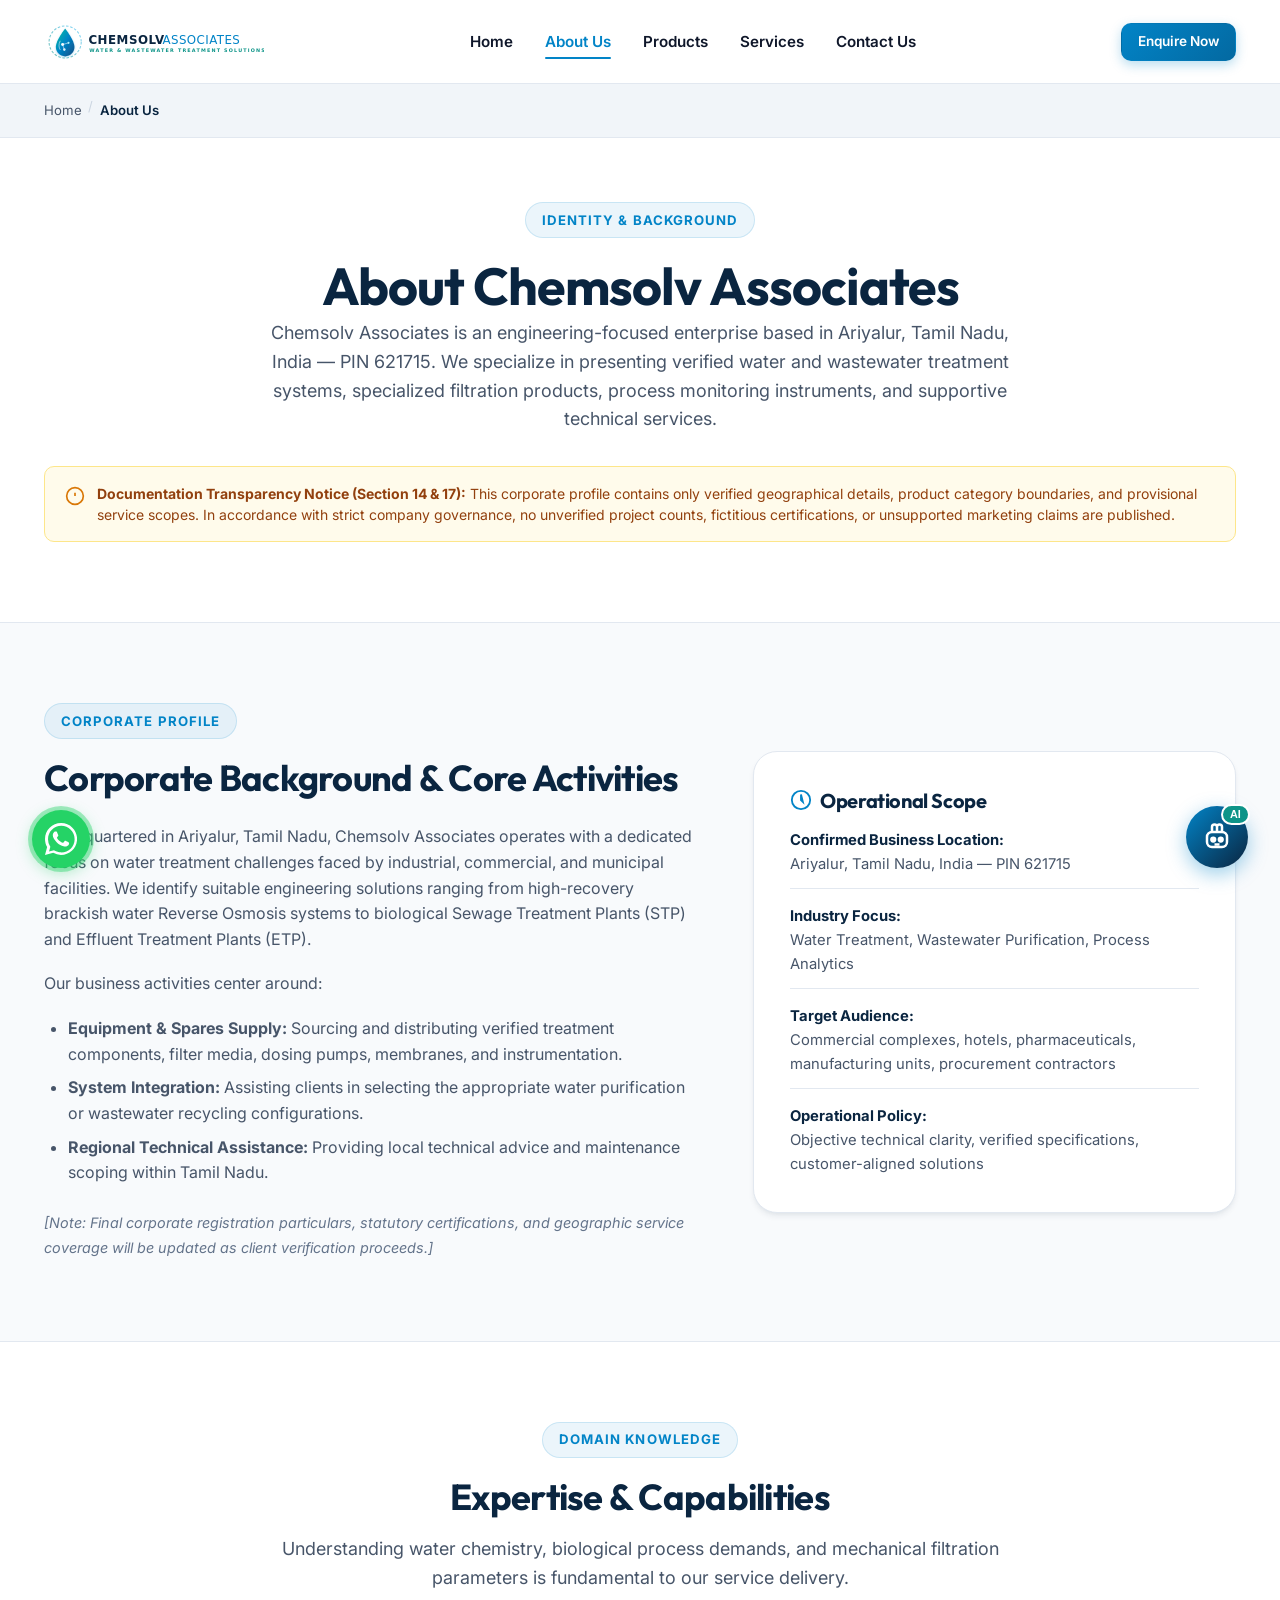
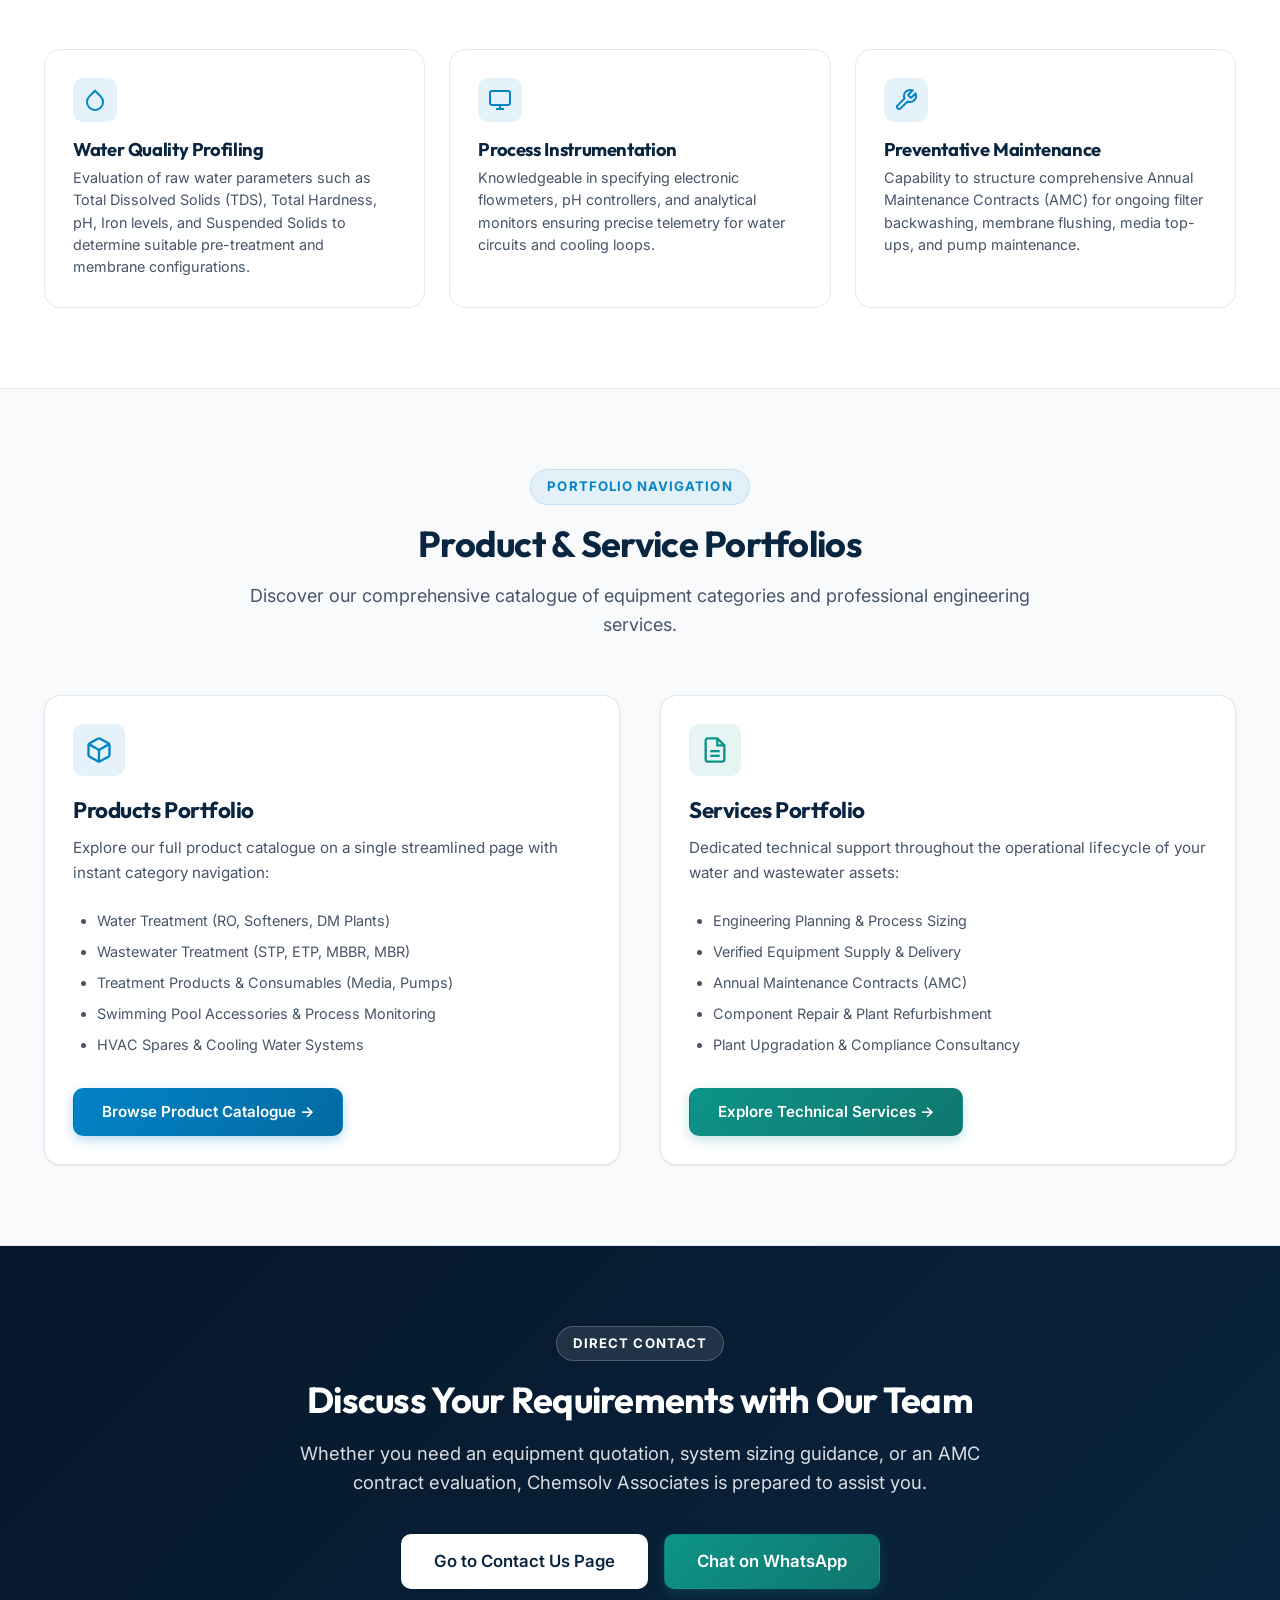
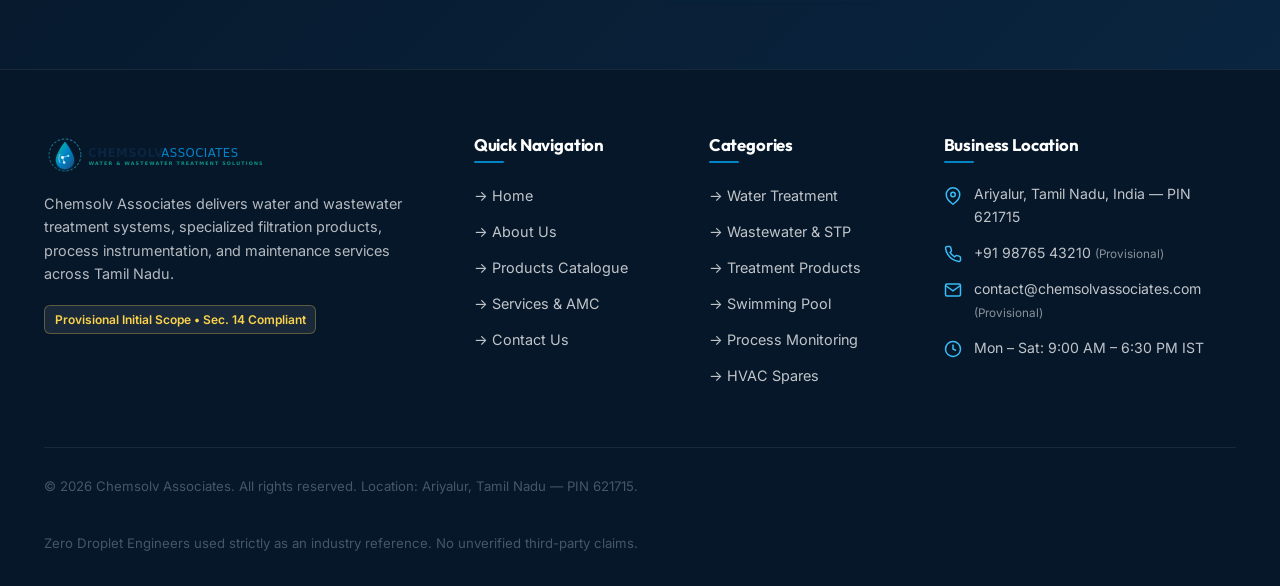
==== commit fbce1e9f: "Fix mobile responsiveness, stabilize viewport, resolve hamburger toggle, and clean WhatsApp SVG vect" ====
--- a/about.html
+++ b/about.html
@@ -64,7 +64,7 @@
 
       <div class="header-actions">
         <a href="contact.html" class="btn btn-primary btn-sm header-cta">Enquire Now</a>
-        <button class="mobile-toggle" id="mobile-toggle" aria-label="Toggle navigation menu" aria-expanded="false" aria-controls="mobile-drawer">
+        <button class="mobile-toggle" id="mobile-toggle" aria-label="Toggle navigation menu" aria-expanded="false" aria-controls="mobile-drawer" onclick="window.toggleMobileNav(event)">
           <span></span>
         </button>
       </div>
@@ -142,7 +142,7 @@
     <!-- Section 2: Company Profile -->
     <section class="section section-alt" aria-labelledby="profile-heading">
       <div class="container">
-        <div style="display: grid; grid-template-columns: 1.15fr 0.85fr; gap: 3.5rem; align-items: center;">
+        <div class="about-profile-grid">
           <div class="fade-in-up">
             <span class="section-tag">Corporate Profile</span>
             <h2 id="profile-heading" style="margin-bottom: 1.5rem;">Corporate Background &amp; Core Activities</h2>
@@ -240,9 +240,9 @@
           <p>Discover our comprehensive catalogue of equipment categories and professional engineering services.</p>
         </div>
 
-        <div style="display: grid; grid-template-columns: 1fr 1fr; gap: 2.5rem;">
+        <div class="about-portfolio-grid">
           <!-- Product Portfolio Card -->
-          <div style="background: #FFFFFF; border: 1px solid var(--color-border); border-radius: var(--radius-xl); padding: 2.5rem; display: flex; flex-direction: column; justify-content: space-between;" class="fade-in-up">
+          <div class="info-card fade-in-up" style="display: flex; flex-direction: column; justify-content: space-between;">
             <div>
               <div style="width: 52px; height: 52px; border-radius: var(--radius-md); background: rgba(2,132,199,0.1); color: var(--color-accent); display: flex; align-items: center; justify-content: center; margin-bottom: 1.25rem;">
                 <svg width="28" height="28" viewBox="0 0 24 24" fill="none" stroke="currentColor" stroke-width="2"><path d="M21 16V8a2 2 0 0 0-1-1.73l-7-4a2 2 0 0 0-2 0l-7 4A2 2 0 0 0 3 8v8a2 2 0 0 0 1 1.73l7 4a2 2 0 0 0 2 0l7-4A2 2 0 0 0 21 16z"/><polyline points="3.27 6.96 12 12.01 20.73 6.96"/><line x1="12" y1="22.08" x2="12" y2="12"/></svg>
@@ -263,7 +263,7 @@
           </div>
 
           <!-- Service Portfolio Card -->
-          <div style="background: #FFFFFF; border: 1px solid var(--color-border); border-radius: var(--radius-xl); padding: 2.5rem; display: flex; flex-direction: column; justify-content: space-between;" class="fade-in-up">
+          <div class="info-card fade-in-up" style="display: flex; flex-direction: column; justify-content: space-between;">
             <div>
               <div style="width: 52px; height: 52px; border-radius: var(--radius-md); background: rgba(13,148,136,0.1); color: var(--color-teal); display: flex; align-items: center; justify-content: center; margin-bottom: 1.25rem;">
                 <svg width="28" height="28" viewBox="0 0 24 24" fill="none" stroke="currentColor" stroke-width="2"><path d="M14 2H6a2 2 0 0 0-2 2v16a2 2 0 0 0 2 2h12a2 2 0 0 0 2-2V8z"/><polyline points="14 2 14 8 20 8"/><line x1="16" y1="13" x2="8" y2="13"/><line x1="16" y1="17" x2="8" y2="17"/></svg>
@@ -375,7 +375,7 @@
   <aside class="floating-whatsapp" aria-label="WhatsApp Contact">
     <a href="https://wa.me/919876543210?text=Hello%20Chemsolv%20Associates,%20I%20have%20an%20enquiry%20regarding%20water%20treatment%20solutions." target="_blank" rel="noopener noreferrer" class="whatsapp-btn" aria-label="Chat with Chemsolv Associates on WhatsApp">
       <svg width="32" height="32" viewBox="0 0 24 24" fill="currentColor">
-        <path d="M12.031 2C6.495 2 2 6.495 2 12.031c0 1.808.484 3.518 1.328 5.004L2 22l5.127-1.312a9.98 9.98 0 0 0 4.904 1.343c5.536 0 10.031-4.495 10.031-10.031C22.062 6.495 17.567 2 12.031 2zm5.834 14.195c-.244.686-1.42 1.312-1.956 1.393-.536.082-1.229.117-3.957-.984-3.419-1.38-5.617-4.887-5.787-5.114-.17-.227-1.38-1.838-1.38-3.504 0-1.666.87-2.488 1.18-2.828.31-.34.68-.425.907-.425.227 0 .454.002.653.012.21.01.49-.08.766.584.287.69.98 2.392 1.066 2.569.085.176.142.383.028.61-.113.227-.17.369-.34.567-.17.199-.358.443-.51.596-.17.17-.348.355-.15.696.198.34 883 1.458 1.895 2.359 1.303 1.16 2.402 1.52 2.742 1.69.34.17.538.142.736-.085.199-.227.85-1.02 1.077-1.37.227-.35.454-.294.766-.177.312.117 1.984.935 2.324 1.105.34.17.567.255.652.397.085.142.085.823-.159 1.509z"/>
+        <path d="M17.472 14.382c-.301-.15-1.78-.878-2.056-.978-.276-.1-.477-.15-.678.15-.2.3-.778.978-.953 1.178-.176.2-.351.226-.652.075s-1.272-.469-2.424-1.495c-.896-.799-1.501-1.786-1.677-2.087-.176-.3-.019-.462.132-.612.135-.135.301-.35.451-.526.151-.175.2-.3.301-.5.1-.2.05-.375-.025-.526-.075-.15-.677-1.633-.928-2.238-.244-.589-.493-.51-.678-.52l-.578-.01c-.2 0-.526.075-.802.375-.276.3-1.053 1.03-1.053 2.51 0 1.48 1.078 2.91 1.229 3.11.15.2 2.122 3.24 5.14 4.542.718.31 1.279.495 1.716.634.721.23 1.377.197 1.896.12.578-.087 1.78-.727 2.03-1.43.25-.702.25-1.303.175-1.43-.075-.126-.275-.2-.576-.35zm-5.441 7.618h-.008c-1.745 0-3.454-.47-4.952-1.358l-.355-.21-3.684.966.983-3.593-.23-.366a9.942 9.942 0 0 1-1.528-5.32c0-5.502 4.478-9.98 9.984-9.98 2.665 0 5.171 1.038 7.053 2.922 1.882 1.883 2.918 4.388 2.917 7.054 0 5.503-4.478 9.985-9.985 9.985zM20.52 3.48A11.934 11.934 0 0 0 12.029 0C5.397 0 .004 5.393.004 12.026c0 2.118.552 4.185 1.6 6.002L0 24l6.147-1.613a11.97 11.97 0 0 0 5.882 1.532h.005c6.631 0 12.024-5.393 12.024-12.027 0-3.213-1.251-6.234-3.538-8.412z"/>
       </svg>
     </a>
     <div class="whatsapp-tooltip">Chat on WhatsApp</div>
--- a/assets/css/main.css
+++ b/assets/css/main.css
@@ -74,6 +74,9 @@
   scroll-behavior: smooth;
   font-size: 16px;
   -webkit-text-size-adjust: 100%;
+  width: 100%;
+  max-width: 100%;
+  overflow-x: hidden;
 }
 
 body {
@@ -82,7 +85,10 @@
   line-height: 1.6;
   color: var(--color-text-main);
   background-color: var(--color-bg);
+  width: 100%;
+  max-width: 100%;
   overflow-x: hidden;
+  position: relative;
   text-rendering: optimizeLegibility;
   -webkit-font-smoothing: antialiased;
 }
@@ -206,6 +212,27 @@
 .section-header p {
   font-size: 1.125rem;
   color: var(--color-text-muted);
+}
+
+.intro-card {
+  max-width: 860px;
+  margin: 0 auto;
+  background: #FFFFFF;
+  border: 1px solid var(--color-border);
+  border-radius: var(--radius-xl);
+  padding: 2.75rem;
+  box-shadow: var(--shadow-sm);
+  box-sizing: border-box;
+}
+
+.intro-card-footer {
+  display: flex;
+  flex-wrap: wrap;
+  align-items: center;
+  justify-content: space-between;
+  gap: 1rem;
+  padding-top: 1.5rem;
+  border-top: 1px solid var(--color-border);
 }
 
 /* Accessibility Focus States */
@@ -348,19 +375,26 @@
   border: 1px solid var(--color-border);
   cursor: pointer;
   padding: 0.5rem;
-  width: 44px;
-  height: 44px;
+  width: 48px;
+  height: 48px;
+  min-width: 48px;
+  min-height: 48px;
   position: relative;
-  z-index: 1010;
+  z-index: 1020;
   border-radius: var(--radius-md);
   align-items: center;
   justify-content: center;
   background-color: var(--color-bg-subtle);
-  transition: background-color var(--transition-fast);
-}
-
-.mobile-toggle:hover {
+  transition: background-color var(--transition-fast), border-color var(--transition-fast);
+  touch-action: manipulation;
+  -webkit-tap-highlight-color: transparent;
+  pointer-events: auto;
+}
+
+.mobile-toggle:hover,
+.mobile-toggle:focus-visible {
   background-color: #E2E8F0;
+  border-color: var(--color-accent);
 }
 
 .mobile-toggle span {
@@ -370,6 +404,7 @@
   background-color: var(--color-primary);
   position: relative;
   transition: all var(--transition-fast);
+  pointer-events: none;
 }
 
 .mobile-toggle span::before,
@@ -381,6 +416,7 @@
   background-color: var(--color-primary);
   left: 0;
   transition: all var(--transition-fast);
+  pointer-events: none;
 }
 
 .mobile-toggle span::before { top: -7px; }
@@ -404,24 +440,30 @@
 .mobile-drawer {
   position: fixed;
   top: 0;
-  right: -100%;
+  right: 0;
+  transform: translateX(100%);
+  visibility: hidden;
+  pointer-events: none;
   width: 88%;
   max-width: 360px;
   height: 100vh;
   height: 100dvh;
   background: #FFFFFF;
   box-shadow: -10px 0 30px rgba(0, 0, 0, 0.2);
-  z-index: 1100;
+  z-index: 2100;
   padding: 1.5rem;
   display: flex;
   flex-direction: column;
   justify-content: space-between;
-  transition: right 0.35s cubic-bezier(0.16, 1, 0.3, 1);
+  transition: transform 0.32s cubic-bezier(0.16, 1, 0.3, 1), visibility 0.32s ease;
   overflow-y: auto;
+  -webkit-overflow-scrolling: touch;
 }
 
 .mobile-drawer.active {
-  right: 0;
+  transform: translateX(0);
+  visibility: visible;
+  pointer-events: auto;
 }
 
 .mobile-drawer-header {
@@ -434,8 +476,10 @@
 }
 
 .mobile-drawer-close {
-  width: 40px;
-  height: 40px;
+  width: 44px;
+  height: 44px;
+  min-width: 44px;
+  min-height: 44px;
   border-radius: var(--radius-md);
   border: 1px solid var(--color-border);
   background: var(--color-bg-subtle);
@@ -445,9 +489,11 @@
   align-items: center;
   justify-content: center;
   transition: all var(--transition-fast);
-}
-
-.mobile-drawer-close:hover {
+  touch-action: manipulation;
+}
+
+.mobile-drawer-close:hover,
+.mobile-drawer-close:focus-visible {
   background: #E2E8F0;
   color: var(--color-accent);
 }
@@ -455,17 +501,19 @@
 .mobile-drawer-overlay {
   position: fixed;
   inset: 0;
-  background: rgba(10, 37, 64, 0.5);
+  background: rgba(10, 37, 64, 0.6);
   backdrop-filter: blur(4px);
   -webkit-backdrop-filter: blur(4px);
-  z-index: 1090;
+  z-index: 2050;
   opacity: 0;
+  visibility: hidden;
   pointer-events: none;
-  transition: opacity 0.3s ease;
+  transition: opacity 0.3s ease, visibility 0.3s ease;
 }
 
 .mobile-drawer-overlay.active {
   opacity: 1;
+  visibility: visible;
   pointer-events: auto;
 }
 
@@ -930,7 +978,19 @@
   }
 }
 
-/* Mobile & Small Tablets (max-width: 768px) - CRITICAL FIXES */
+/* Tablet & Mobile Navigation Breakpoint (max-width: 992px) */
+@media (max-width: 992px) {
+  .desktop-nav,
+  .header-cta {
+    display: none;
+  }
+
+  .mobile-toggle {
+    display: flex;
+  }
+}
+
+/* Mobile & Small Tablets (max-width: 768px) - CRITICAL RESPONSIVE STABILIZATION */
 @media (max-width: 768px) {
   :root {
     --header-height: 68px;
@@ -956,15 +1016,6 @@
     font-size: 1rem;
   }
 
-  .desktop-nav,
-  .header-cta {
-    display: none;
-  }
-
-  .mobile-toggle {
-    display: flex;
-  }
-
   .header-logo {
     height: 38px;
     max-width: 190px;
@@ -998,6 +1049,29 @@
     padding: 1.25rem;
   }
 
+  /* Stabilized Responsive Intro Card (Section 2) */
+  .intro-card {
+    padding: 1.5rem 1.25rem !important;
+    border-radius: var(--radius-lg) !important;
+  }
+
+  .intro-card-footer {
+    flex-direction: column !important;
+    align-items: stretch !important;
+    text-align: center;
+    gap: 1rem !important;
+  }
+
+  .intro-card-footer .btn {
+    width: 100% !important;
+  }
+
+  /* Full-width responsive CTAs */
+  .section-dark .btn {
+    width: 100%;
+    max-width: 100%;
+  }
+
   .footer-grid {
     grid-template-columns: 1fr;
     gap: 2rem;
--- a/assets/css/components.css
+++ b/assets/css/components.css
@@ -603,6 +603,45 @@
   margin: 0 auto 1.25rem;
 }
 
+/* About Page Responsive Grids */
+.about-profile-grid {
+  display: grid;
+  grid-template-columns: 1.15fr 0.85fr;
+  gap: 3.5rem;
+  align-items: center;
+}
+
+.about-portfolio-grid {
+  display: grid;
+  grid-template-columns: 1fr 1fr;
+  gap: 2.5rem;
+}
+
+/* Service Features Grid */
+.service-features-grid {
+  list-style: none;
+  padding: 0;
+  margin: 0;
+  display: grid;
+  grid-template-columns: repeat(auto-fit, minmax(240px, 1fr));
+  gap: 0.75rem;
+}
+
+.service-features-grid li {
+  display: flex;
+  align-items: flex-start;
+  gap: 0.6rem;
+  font-size: 0.9rem;
+  color: var(--color-text-muted);
+  margin-bottom: 0;
+}
+
+.service-features-grid svg {
+  flex-shrink: 0;
+  margin-top: 0.25rem;
+  color: var(--color-teal);
+}
+
 /* ==========================================================================
    Mobile Responsive Rules (max-width: 768px)
    ========================================================================== */
@@ -622,6 +661,21 @@
     gap: 1.25rem;
   }
 
+  .about-profile-grid {
+    grid-template-columns: 1fr;
+    gap: 2rem;
+  }
+
+  .about-portfolio-grid {
+    grid-template-columns: 1fr;
+    gap: 1.5rem;
+  }
+
+  .service-features-grid {
+    grid-template-columns: 1fr;
+    gap: 0.65rem;
+  }
+
   .contact-grid {
     grid-template-columns: 1fr;
     gap: 2rem;
@@ -639,6 +693,19 @@
   .category-section-header {
     flex-direction: column;
     align-items: flex-start;
+  }
+
+  /* Wrap category navigation pills on mobile so no horizontal scroll is forced */
+  .category-nav-scroll {
+    flex-wrap: wrap;
+    gap: 0.45rem;
+    justify-content: flex-start;
+  }
+
+  .category-pill {
+    padding: 0.4rem 0.75rem;
+    font-size: 0.775rem;
+    white-space: normal;
   }
 
   .service-card {
--- a/assets/css/chatbot.css
+++ b/assets/css/chatbot.css
@@ -581,7 +581,8 @@
     left: 0 !important;
     right: 0 !important;
     bottom: 0 !important;
-    width: 100vw !important;
+    width: 100% !important;
+    max-width: 100% !important;
     height: 100vh !important;
     height: 100dvh !important;
     max-height: 100dvh !important;
@@ -591,11 +592,15 @@
     display: flex !important;
     flex-direction: column !important;
     transform: translateY(100%) !important;
-    transition: transform 0.35s cubic-bezier(0.16, 1, 0.3, 1) !important;
+    visibility: hidden !important;
+    pointer-events: none !important;
+    transition: transform 0.35s cubic-bezier(0.16, 1, 0.3, 1), visibility 0.35s ease !important;
   }
 
   .chatbot-panel.active {
     transform: translateY(0) !important;
+    visibility: visible !important;
+    pointer-events: auto !important;
   }
 
   /* Pinned, opaque top header for mobile chat */
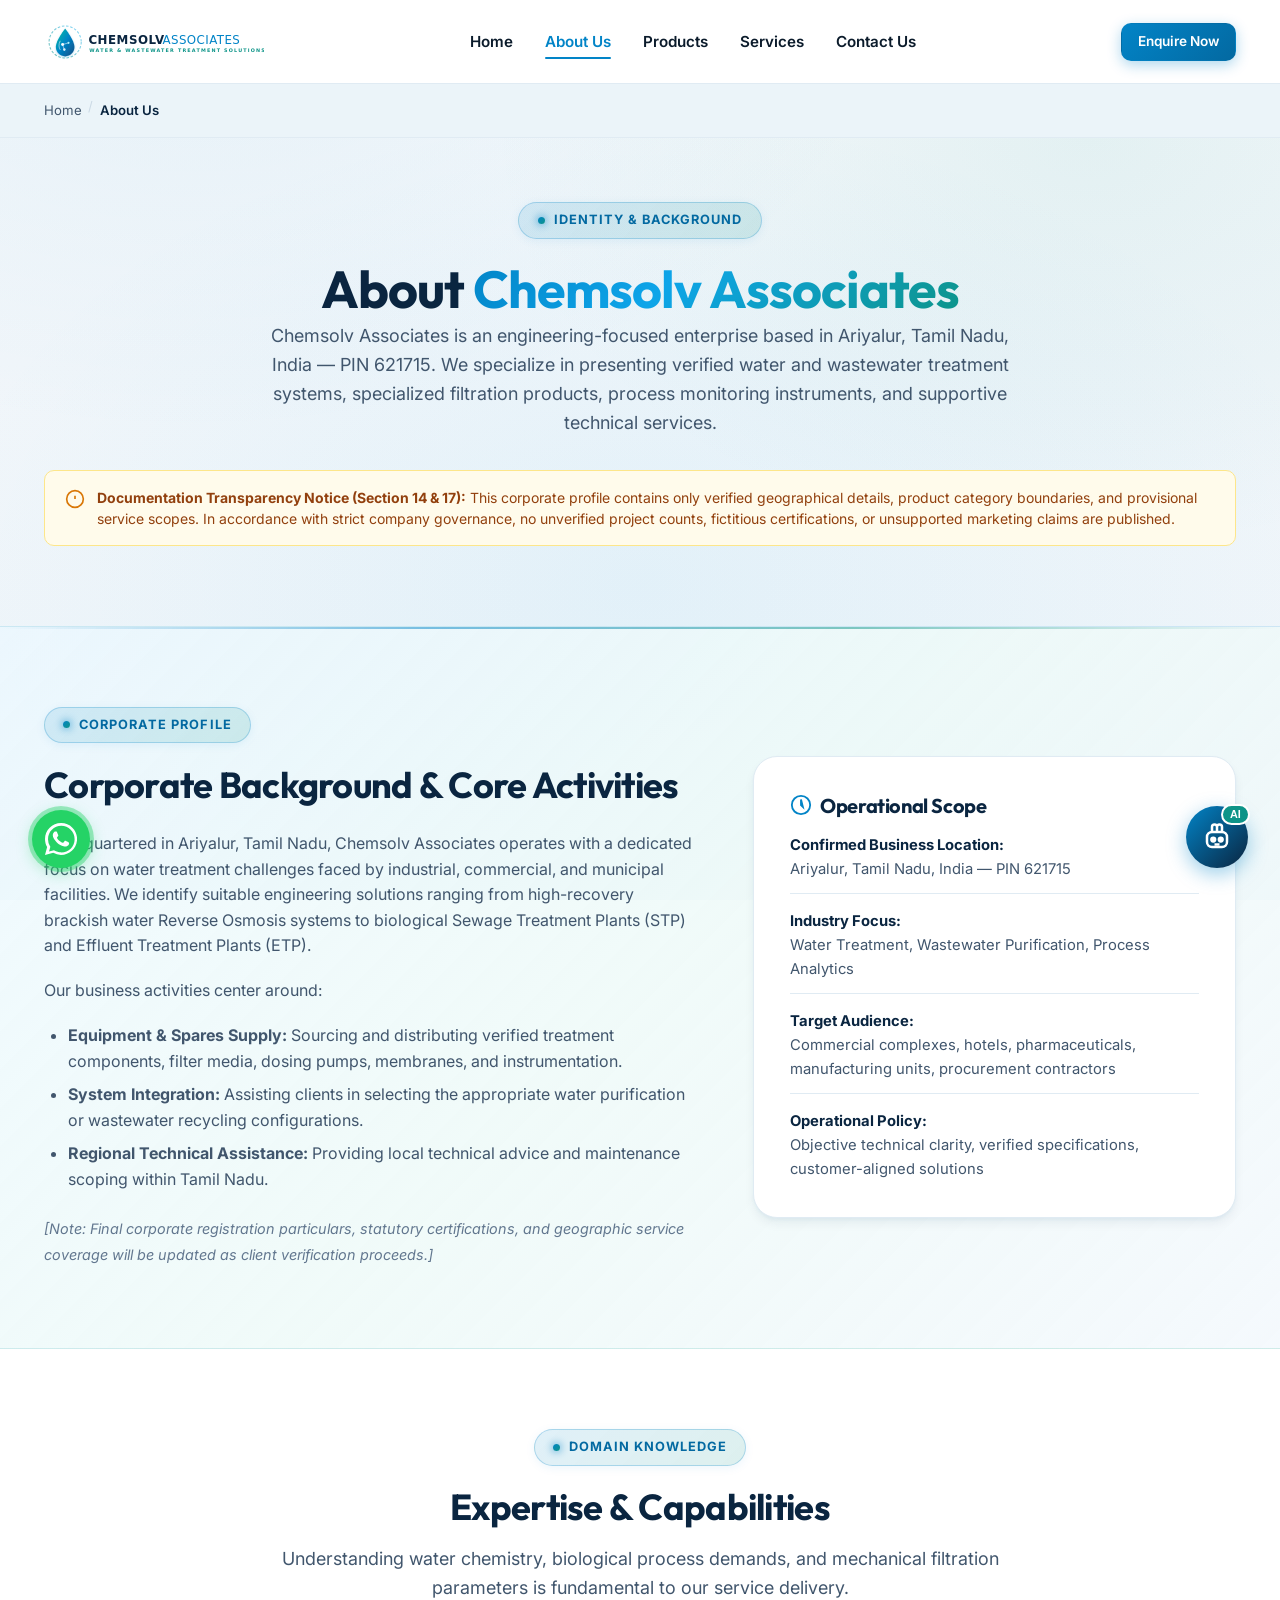
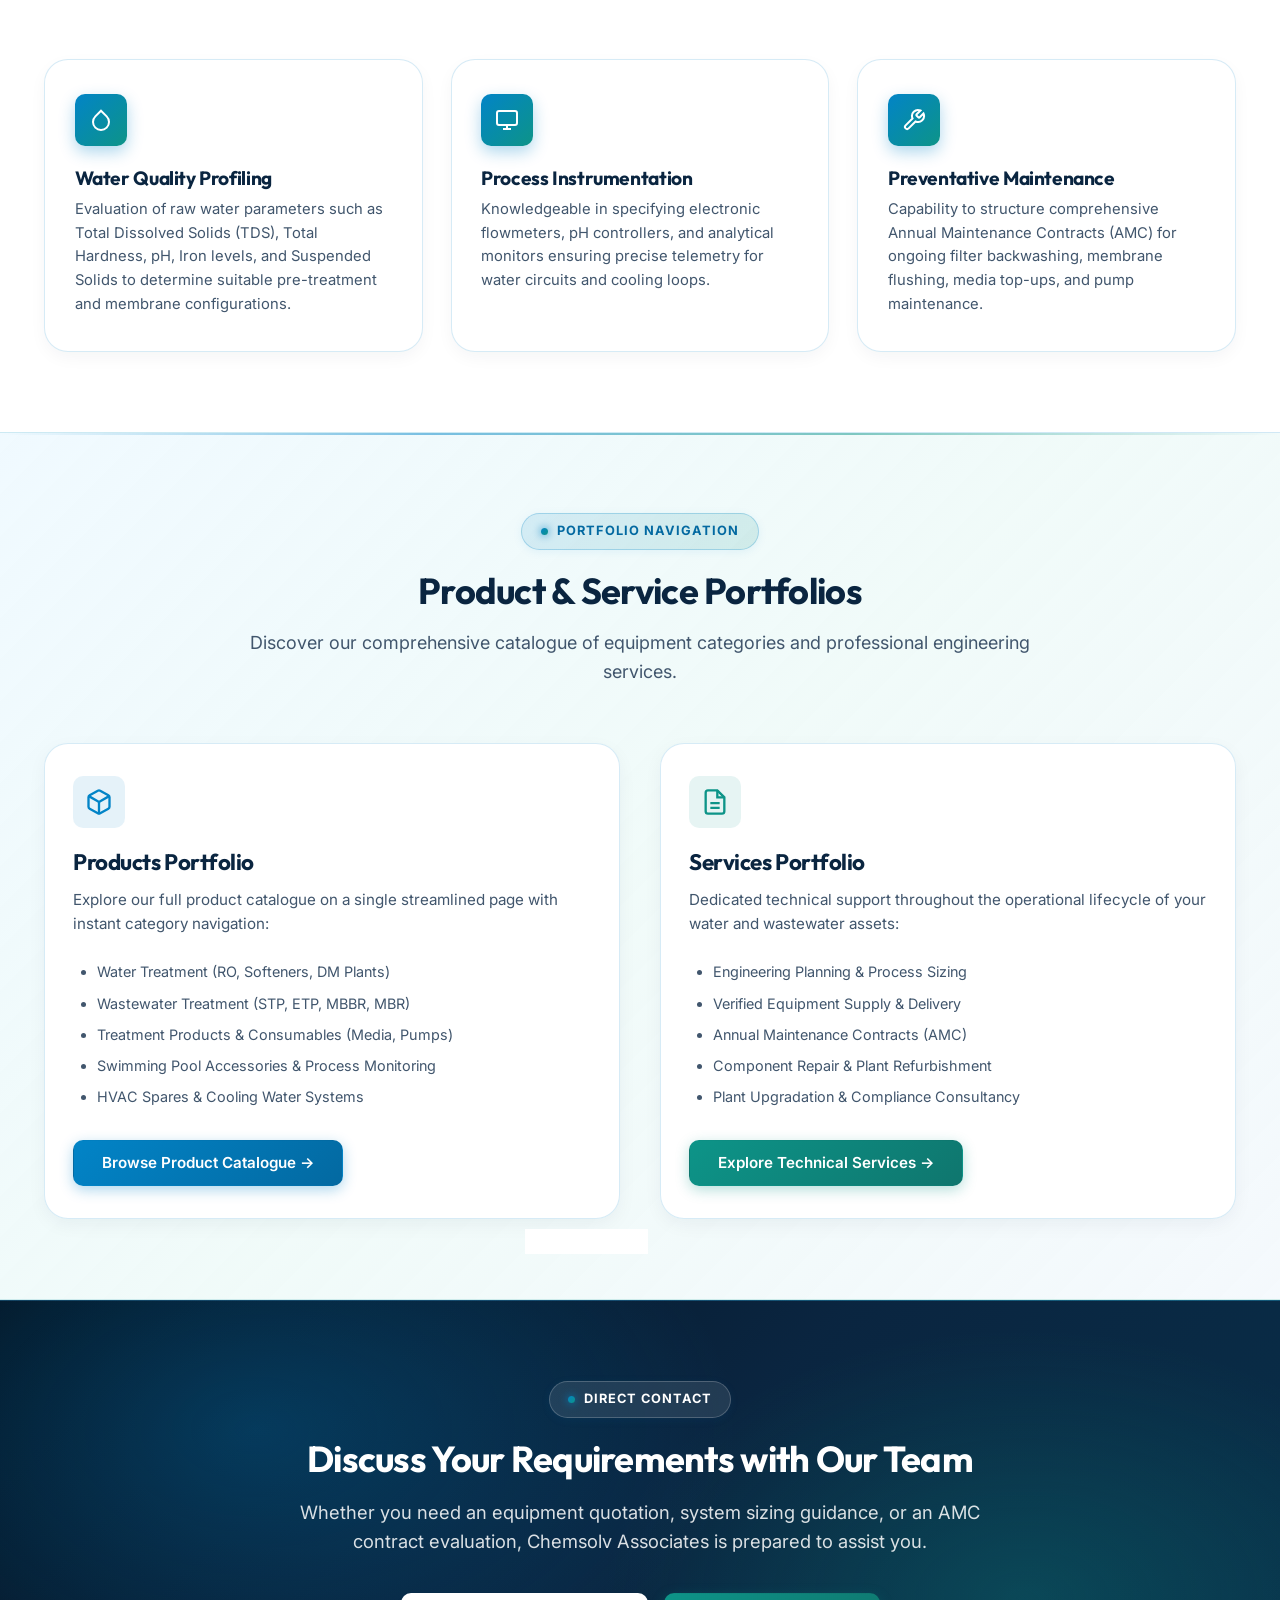
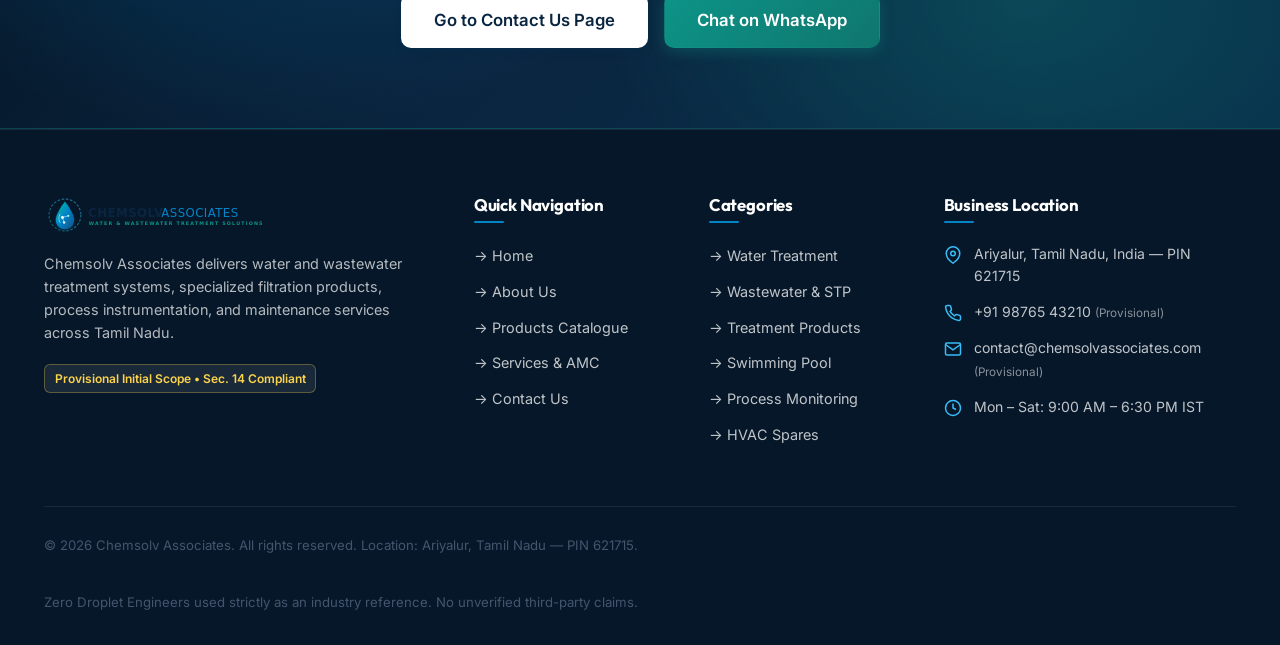
==== commit 58af632f: "feat: enhance visual aesthetics with vibrant oceanic colors, glassmorphism, and smooth animations" ====
--- a/about.html
+++ b/about.html
@@ -118,7 +118,7 @@
       <div class="container">
         <div class="section-header fade-in-up" style="margin-bottom: 2rem;">
           <span class="section-tag">Identity &amp; Background</span>
-          <h1 id="about-intro-h1">About Chemsolv Associates</h1>
+          <h1 id="about-intro-h1">About <span class="gradient-text">Chemsolv Associates</span></h1>
           <p>
             Chemsolv Associates is an engineering-focused enterprise based in Ariyalur, Tamil Nadu, India — PIN 621715. We specialize in presenting verified water and wastewater treatment systems, specialized filtration products, process monitoring instruments, and supportive technical services.
           </p>
--- a/assets/css/main.css
+++ b/assets/css/main.css
@@ -24,15 +24,24 @@
 
   /* Neutrals */
   --color-bg: #FFFFFF;
-  --color-bg-alt: #F8FAFC;
-  --color-bg-subtle: #F1F5F9;
-  --color-border: #E2E8F0;
-  --color-border-dark: #CBD5E1;
+  --color-bg-alt: #F1F7FB;
+  --color-bg-subtle: #EBF4F9;
+  --color-border: #E0EBF3;
+  --color-border-dark: #CBD9E5;
   
-  --color-text-main: #0F172A;
-  --color-text-muted: #475569;
-  --color-text-light: #64748B;
+  --color-text-main: #0B1B2B;
+  --color-text-muted: #41566D;
+  --color-text-light: #62778F;
   --color-text-white: #FFFFFF;
+
+  /* Modern Oceanic Gradients */
+  --gradient-ocean: linear-gradient(135deg, #0284C7 0%, #0D9488 100%);
+  --gradient-sky: linear-gradient(135deg, #0284C7 0%, #38BDF8 100%);
+  --gradient-teal: linear-gradient(135deg, #0D9488 0%, #14B8A6 100%);
+  --gradient-hero: radial-gradient(120% 100% at 50% 0%, #061e38 0%, #0A2540 50%, #051627 100%);
+  --gradient-dark: linear-gradient(135deg, #041220 0%, #0A2540 60%, #082F49 100%);
+  --gradient-card-top: linear-gradient(90deg, #0284C7 0%, #0D9488 50%, #38BDF8 100%);
+  --gradient-surface: linear-gradient(180deg, #FFFFFF 0%, #F8FAFC 100%);
 
   /* Typography */
   --font-family-heading: 'Outfit', -apple-system, BlinkMacSystemFont, 'Segoe UI', Roboto, Helvetica, Arial, sans-serif;
@@ -43,12 +52,16 @@
   --container-padding: 1.5rem;
   --header-height: 84px;
 
-  /* Shadows */
-  --shadow-sm: 0 1px 3px rgba(0, 0, 0, 0.05), 0 1px 2px rgba(0, 0, 0, 0.03);
-  --shadow-md: 0 4px 6px -1px rgba(10, 37, 64, 0.08), 0 2px 4px -2px rgba(10, 37, 64, 0.05);
-  --shadow-lg: 0 10px 15px -3px rgba(10, 37, 64, 0.1), 0 4px 6px -4px rgba(10, 37, 64, 0.05);
-  --shadow-xl: 0 20px 25px -5px rgba(10, 37, 64, 0.12), 0 8px 10px -6px rgba(10, 37, 64, 0.06);
-  --shadow-glow: 0 0 20px rgba(2, 132, 199, 0.25);
+  /* Shadows & Dynamic Glows */
+  --shadow-sm: 0 1px 3px rgba(10, 37, 64, 0.05), 0 1px 2px rgba(10, 37, 64, 0.03);
+  --shadow-md: 0 6px 12px -2px rgba(10, 37, 64, 0.08), 0 2px 4px -1px rgba(2, 132, 199, 0.06);
+  --shadow-lg: 0 12px 20px -3px rgba(10, 37, 64, 0.1), 0 4px 8px -2px rgba(2, 132, 199, 0.08);
+  --shadow-xl: 0 20px 28px -5px rgba(10, 37, 64, 0.12), 0 8px 12px -4px rgba(2, 132, 199, 0.1);
+  --shadow-glow: 0 0 24px rgba(2, 132, 199, 0.3);
+  --shadow-glow-cyan: 0 8px 24px -4px rgba(2, 132, 199, 0.35);
+  --shadow-glow-teal: 0 8px 24px -4px rgba(13, 148, 136, 0.35);
+  --shadow-card-elevated: 0 16px 36px -6px rgba(10, 37, 64, 0.1), 0 0 0 1px rgba(2, 132, 199, 0.14);
+  --shadow-card-hover: 0 22px 42px -8px rgba(2, 132, 199, 0.22), 0 6px 16px rgba(13, 148, 136, 0.14);
 
   /* Transitions */
   --transition-fast: 0.2s cubic-bezier(0.16, 1, 0.3, 1);
@@ -76,7 +89,7 @@
   -webkit-text-size-adjust: 100%;
   width: 100%;
   max-width: 100%;
-  overflow-x: hidden;
+  overflow-x: clip;
 }
 
 body {
@@ -84,10 +97,15 @@
   font-size: 1rem;
   line-height: 1.6;
   color: var(--color-text-main);
-  background-color: var(--color-bg);
+  background: 
+    radial-gradient(1200px 800px at 15% -5%, rgba(2, 132, 199, 0.08) 0%, transparent 60%),
+    radial-gradient(1000px 700px at 85% 15%, rgba(13, 148, 136, 0.08) 0%, transparent 60%),
+    radial-gradient(1200px 800px at 50% 65%, rgba(14, 165, 233, 0.06) 0%, transparent 60%),
+    linear-gradient(180deg, #F8FAFC 0%, #F1F6FA 40%, #EDF4F9 100%);
+  background-attachment: fixed;
   width: 100%;
   max-width: 100%;
-  overflow-x: hidden;
+  overflow-x: clip;
   position: relative;
   text-rendering: optimizeLegibility;
   -webkit-font-smoothing: antialiased;
@@ -109,6 +127,25 @@
 h3 { font-size: clamp(1.2rem, 1.4vw + 0.4rem, 1.65rem); }
 h4 { font-size: 1.15rem; }
 
+/* Vibrant Gradient Typography */
+.gradient-text {
+  background: linear-gradient(135deg, #0284C7 0%, #0EA5E9 40%, #0D9488 100%);
+  -webkit-background-clip: text;
+  -webkit-text-fill-color: transparent;
+  background-clip: text;
+  display: inline-block;
+}
+
+.gradient-text-hero {
+  background: linear-gradient(135deg, #38BDF8 0%, #67E8F9 45%, #A7F3D0 100%);
+  -webkit-background-clip: text;
+  -webkit-text-fill-color: transparent;
+  background-clip: text;
+  display: inline-block;
+  font-weight: 800;
+  text-shadow: 0 4px 20px rgba(56, 189, 248, 0.3);
+}
+
 p {
   color: var(--color-text-muted);
   margin-bottom: 1.2rem;
@@ -157,17 +194,36 @@
 .section {
   padding: 5rem 0;
   position: relative;
+  overflow: hidden;
 }
 
 .section-alt {
-  background-color: var(--color-bg-alt);
-  border-top: 1px solid var(--color-border);
-  border-bottom: 1px solid var(--color-border);
+  background: linear-gradient(135deg, rgba(235, 248, 255, 0.75) 0%, rgba(238, 250, 248, 0.85) 50%, rgba(241, 247, 252, 0.75) 100%);
+  border-top: 1px solid rgba(2, 132, 199, 0.15);
+  border-bottom: 1px solid rgba(13, 148, 136, 0.15);
+  position: relative;
+}
+
+.section-alt::before {
+  content: '';
+  position: absolute;
+  top: 0;
+  left: 0;
+  right: 0;
+  height: 2px;
+  background: linear-gradient(90deg, transparent, rgba(2, 132, 199, 0.5), rgba(13, 148, 136, 0.5), transparent);
 }
 
 .section-dark {
-  background: linear-gradient(135deg, var(--color-primary-dark) 0%, var(--color-primary) 100%);
+  position: relative;
+  overflow: hidden;
+  background: 
+    radial-gradient(800px 500px at 20% 30%, rgba(2, 132, 199, 0.3) 0%, transparent 60%),
+    radial-gradient(700px 450px at 80% 70%, rgba(13, 148, 136, 0.28) 0%, transparent 60%),
+    linear-gradient(135deg, #041220 0%, #0A2540 50%, #082F49 100%);
   color: var(--color-text-white);
+  border-top: 1px solid rgba(56, 189, 248, 0.25);
+  border-bottom: 1px solid rgba(20, 184, 166, 0.25);
 }
 
 .section-dark h1,
@@ -178,31 +234,57 @@
 }
 
 .section-dark p {
-  color: rgba(255, 255, 255, 0.85);
+  color: rgba(255, 255, 255, 0.88);
 }
 
 .section-header {
   text-align: center;
   max-width: 780px;
   margin: 0 auto 3.5rem;
+  position: relative;
+  z-index: 2;
 }
 
 .section-tag {
   display: inline-flex;
   align-items: center;
-  gap: 0.5rem;
-  font-size: 0.825rem;
+  gap: 0.55rem;
+  font-size: 0.8rem;
   font-weight: 700;
   text-transform: uppercase;
   letter-spacing: 0.08em;
-  color: var(--color-accent);
-  background: rgba(2, 132, 199, 0.08);
-  padding: 0.4rem 1rem;
+  color: #0369A1;
+  background: linear-gradient(135deg, rgba(2, 132, 199, 0.12) 0%, rgba(13, 148, 136, 0.14) 100%);
+  padding: 0.45rem 1.15rem;
   border-radius: var(--radius-full);
-  margin-bottom: 1rem;
-  border: 1px solid rgba(2, 132, 199, 0.15);
+  margin-bottom: 1.15rem;
+  border: 1px solid rgba(2, 132, 199, 0.25);
+  box-shadow: 0 2px 10px rgba(2, 132, 199, 0.08);
   max-width: 100%;
   box-sizing: border-box;
+  transition: all var(--transition-fast);
+}
+
+.section-tag::before {
+  content: '';
+  width: 7px;
+  height: 7px;
+  border-radius: 50%;
+  background: linear-gradient(135deg, var(--color-accent) 0%, var(--color-teal) 100%);
+  display: inline-block;
+  box-shadow: 0 0 8px var(--color-accent);
+  animation: pulseDot 2s infinite ease-in-out;
+}
+
+@keyframes pulseDot {
+  0%, 100% {
+    transform: scale(1);
+    box-shadow: 0 0 6px var(--color-accent);
+  }
+  50% {
+    transform: scale(1.4);
+    box-shadow: 0 0 12px var(--color-accent-light);
+  }
 }
 
 .section-header h2 {
@@ -214,15 +296,36 @@
   color: var(--color-text-muted);
 }
 
+/* Glassmorphic Elevated Intro Card */
 .intro-card {
   max-width: 860px;
   margin: 0 auto;
-  background: #FFFFFF;
-  border: 1px solid var(--color-border);
+  background: rgba(255, 255, 255, 0.94);
+  backdrop-filter: blur(20px);
+  -webkit-backdrop-filter: blur(20px);
+  border: 1px solid rgba(2, 132, 199, 0.2);
   border-radius: var(--radius-xl);
   padding: 2.75rem;
-  box-shadow: var(--shadow-sm);
+  box-shadow: 0 16px 36px -6px rgba(10, 37, 64, 0.08), 0 0 0 1px rgba(255, 255, 255, 0.9) inset;
   box-sizing: border-box;
+  position: relative;
+  overflow: hidden;
+  transition: all 0.35s ease;
+}
+
+.intro-card::before {
+  content: '';
+  position: absolute;
+  top: 0;
+  left: 0;
+  right: 0;
+  height: 4px;
+  background: linear-gradient(90deg, var(--color-accent) 0%, var(--color-teal) 50%, var(--color-accent-light) 100%);
+}
+
+.intro-card:hover {
+  transform: translateY(-4px);
+  box-shadow: 0 24px 48px -8px rgba(2, 132, 199, 0.2), 0 0 24px rgba(2, 132, 199, 0.08);
 }
 
 .intro-card-footer {
@@ -232,7 +335,7 @@
   justify-content: space-between;
   gap: 1rem;
   padding-top: 1.5rem;
-  border-top: 1px solid var(--color-border);
+  border-top: 1px solid rgba(2, 132, 199, 0.12);
 }
 
 /* Accessibility Focus States */
@@ -563,75 +666,117 @@
   border: 1px solid transparent;
   transition: all var(--transition-normal);
   text-decoration: none;
-  white-space: nowrap;
-  line-height: 1.4;
+  white-space: normal;
+  text-align: center;
+  word-break: normal;
+  overflow-wrap: break-word;
+  line-height: 1.35;
   touch-action: manipulation;
   min-height: 46px;
+  max-width: 100%;
+  box-sizing: border-box;
 }
 
 .btn-primary {
   background: linear-gradient(135deg, var(--color-accent) 0%, var(--color-accent-dark) 100%);
   color: #FFFFFF;
-  box-shadow: 0 4px 12px rgba(2, 132, 199, 0.28);
+  box-shadow: 0 4px 14px rgba(2, 132, 199, 0.32);
+  position: relative;
+  overflow: hidden;
+}
+
+.btn-primary::after,
+.btn-teal::after {
+  content: '';
+  position: absolute;
+  top: -50%;
+  left: -60%;
+  width: 40%;
+  height: 200%;
+  background: linear-gradient(
+    90deg,
+    rgba(255, 255, 255, 0) 0%,
+    rgba(255, 255, 255, 0.3) 50%,
+    rgba(255, 255, 255, 0) 100%
+  );
+  transform: rotate(25deg);
+  pointer-events: none;
+}
+
+.btn-primary:hover::after,
+.btn-teal:hover::after {
+  animation: btnShimmer 0.75s ease-out;
+}
+
+@keyframes btnShimmer {
+  0% { left: -60%; }
+  100% { left: 140%; }
 }
 
 .btn-primary:hover {
   background: linear-gradient(135deg, var(--color-accent-hover) 0%, var(--color-accent) 100%);
   color: #FFFFFF;
   transform: translateY(-2px);
-  box-shadow: 0 6px 16px rgba(2, 132, 199, 0.38);
+  box-shadow: 0 8px 22px rgba(2, 132, 199, 0.45);
 }
 
 .btn-secondary {
   background: #FFFFFF;
   color: var(--color-primary);
-  border: 1px solid var(--color-border-dark);
+  border: 1px solid rgba(2, 132, 199, 0.25);
+  box-shadow: 0 2px 6px rgba(10, 37, 64, 0.04);
 }
 
 .btn-secondary:hover {
-  background: var(--color-bg-alt);
-  color: var(--color-accent);
+  background: linear-gradient(135deg, rgba(2, 132, 199, 0.08) 0%, rgba(13, 148, 136, 0.08) 100%);
+  color: var(--color-accent-dark);
   border-color: var(--color-accent);
   transform: translateY(-2px);
+  box-shadow: 0 6px 18px rgba(2, 132, 199, 0.16);
 }
 
 .btn-teal {
   background: linear-gradient(135deg, var(--color-teal) 0%, var(--color-teal-dark) 100%);
   color: #FFFFFF;
-  box-shadow: 0 4px 12px rgba(13, 148, 136, 0.25);
+  box-shadow: 0 4px 14px rgba(13, 148, 136, 0.3);
+  position: relative;
+  overflow: hidden;
 }
 
 .btn-teal:hover {
   background: linear-gradient(135deg, var(--color-teal-light) 0%, var(--color-teal) 100%);
   color: #FFFFFF;
   transform: translateY(-2px);
-  box-shadow: 0 6px 16px rgba(13, 148, 136, 0.35);
+  box-shadow: 0 8px 22px rgba(13, 148, 136, 0.42);
 }
 
 .btn-white {
   background: #FFFFFF;
   color: var(--color-primary);
   box-shadow: var(--shadow-md);
+  border: 1px solid rgba(255, 255, 255, 0.4);
 }
 
 .btn-white:hover {
-  background: #F8FAFC;
+  background: #F0F9FF;
   color: var(--color-accent);
   transform: translateY(-2px);
-  box-shadow: var(--shadow-lg);
+  box-shadow: 0 8px 20px rgba(0, 0, 0, 0.15), 0 0 12px rgba(2, 132, 199, 0.2);
 }
 
 .btn-outline-white {
-  background: transparent;
+  background: rgba(255, 255, 255, 0.05);
   color: #FFFFFF;
   border: 1px solid rgba(255, 255, 255, 0.4);
+  backdrop-filter: blur(8px);
 }
 
 .btn-outline-white:hover {
-  background: rgba(255, 255, 255, 0.12);
+  background: rgba(255, 255, 255, 0.16);
   border-color: #FFFFFF;
   color: #FFFFFF;
   transform: translateY(-2px);
+  box-shadow: 0 6px 18px rgba(0, 0, 0, 0.2);
 }
 
 .btn-sm {
@@ -644,6 +789,12 @@
   padding: 0.95rem 2rem;
   font-size: 1.05rem;
   min-height: 50px;
+  max-width: 100%;
+}
+
+.cta-full-btn {
+  display: inline-flex;
+  max-width: 100%;
 }
 
 /* ==========================================================================
@@ -651,34 +802,60 @@
    ========================================================================== */
 .hero-section {
   position: relative;
-  background: radial-gradient(120% 100% at 50% 0%, #0c2b4e 0%, var(--color-primary) 70%, var(--color-primary-dark) 100%);
+  background: 
+    radial-gradient(120% 100% at 50% 0%, #061e38 0%, var(--color-primary) 65%, var(--color-primary-dark) 100%);
   color: #FFFFFF;
   padding: 5.5rem 0 6rem;
   overflow: hidden;
+  border-bottom: 2px solid rgba(56, 189, 248, 0.2);
 }
 
 .hero-water-glow {
   position: absolute;
-  top: -150px;
-  right: -100px;
-  width: 500px;
-  height: 500px;
+  top: -120px;
+  right: -80px;
+  width: 520px;
+  height: 520px;
   border-radius: 50%;
-  background: radial-gradient(circle, rgba(2, 132, 199, 0.25) 0%, rgba(13, 148, 136, 0.12) 50%, transparent 70%);
+  background: radial-gradient(circle, rgba(2, 132, 199, 0.35) 0%, rgba(13, 148, 136, 0.18) 50%, transparent 70%);
+  filter: blur(60px);
+  pointer-events: none;
+  animation: floatOrb1 14s infinite ease-in-out;
+}
+
+.hero-water-glow-2 {
+  position: absolute;
+  bottom: -120px;
+  left: -80px;
+  width: 440px;
+  height: 440px;
+  border-radius: 50%;
+  background: radial-gradient(circle, rgba(13, 148, 136, 0.28) 0%, rgba(2, 132, 199, 0.12) 60%, transparent 70%);
   filter: blur(50px);
   pointer-events: none;
-}
-
-.hero-water-glow-2 {
-  position: absolute;
-  bottom: -150px;
-  left: -100px;
-  width: 400px;
-  height: 400px;
-  border-radius: 50%;
-  background: radial-gradient(circle, rgba(13, 148, 136, 0.2) 0%, rgba(2, 132, 199, 0.08) 60%, transparent 70%);
-  filter: blur(40px);
-  pointer-events: none;
+  animation: floatOrb2 16s infinite ease-in-out 3s;
+}
+
+@keyframes floatOrb1 {
+  0%, 100% {
+    transform: translate(0, 0) scale(1);
+    opacity: 0.8;
+  }
+  50% {
+    transform: translate(-30px, 35px) scale(1.15);
+    opacity: 1;
+  }
+}
+
+@keyframes floatOrb2 {
+  0%, 100% {
+    transform: translate(0, 0) scale(1);
+    opacity: 0.7;
+  }
+  50% {
+    transform: translate(40px, -25px) scale(1.2);
+    opacity: 0.95;
+  }
 }
 
 .hero-grid {
@@ -1066,10 +1243,35 @@
     width: 100% !important;
   }
 
-  /* Full-width responsive CTAs */
-  .section-dark .btn {
+  /* Full-width responsive CTAs & all buttons */
+  .btn {
+    padding: 0.75rem 1.25rem;
+    font-size: 0.925rem;
+    min-height: 44px;
+    max-width: 100%;
+  }
+
+  .btn-lg {
+    padding: 0.85rem 1.35rem;
+    font-size: 0.95rem;
+    min-height: 48px;
+    line-height: 1.35;
+    max-width: 100%;
+  }
+
+  .btn-sm {
+    padding: 0.5rem 0.85rem;
+    font-size: 0.825rem;
+    min-height: 38px;
+  }
+
+  .section-dark .btn,
+  .cta-full-btn,
+  .fade-in-up > .btn-lg,
+  div[style*="text-align: center"] > .btn-lg {
     width: 100%;
     max-width: 100%;
+    box-sizing: border-box;
   }
 
   .footer-grid {
@@ -1095,6 +1297,11 @@
     --container-padding: 1rem;
   }
 
+  .btn-lg {
+    padding: 0.8rem 1rem;
+    font-size: 0.9rem;
+  }
+
   .section {
     padding: 2.5rem 0;
   }
--- a/assets/css/components.css
+++ b/assets/css/components.css
@@ -46,17 +46,29 @@
   color: var(--color-border-dark);
 }
 
+/* Precise Anchor Offset for Category Sections */
+#water-treatment,
+#wastewater-treatment,
+#water-wastewater-products,
+#swimming-pool-accessories,
+#process-monitoring,
+#hvac-spares,
+.section[id],
+article[id] {
+  scroll-margin-top: calc(var(--header-height) + 68px);
+}
+
 /* Category Navigation Bar (Sticky for Products Single-Page) */
 .category-nav-wrapper {
   position: sticky;
   top: var(--header-height);
   background: rgba(255, 255, 255, 0.98);
-  backdrop-filter: blur(10px);
-  -webkit-backdrop-filter: blur(10px);
+  backdrop-filter: blur(12px);
+  -webkit-backdrop-filter: blur(12px);
   border-bottom: 1px solid var(--color-border);
-  z-index: 900;
+  z-index: 850;
   padding: 0.65rem 0;
-  box-shadow: 0 4px 6px -2px rgba(0, 0, 0, 0.03);
+  box-shadow: 0 4px 6px -2px rgba(0, 0, 0, 0.04);
 }
 
 .category-nav-scroll {
@@ -67,7 +79,8 @@
   -webkit-overflow-scrolling: touch;
   scrollbar-width: none;
   -ms-overflow-style: none;
-  padding: 0.25rem 0;
+  padding: 0.25rem 0.25rem;
+  white-space: nowrap;
 }
 
 .category-nav-scroll::-webkit-scrollbar {
@@ -77,32 +90,45 @@
 .category-pill {
   display: inline-flex;
   align-items: center;
-  gap: 0.4rem;
-  font-size: 0.825rem;
+  gap: 0.45rem;
+  font-size: 0.85rem;
   font-weight: 600;
   color: var(--color-text-muted);
   background: var(--color-bg-subtle);
-  padding: 0.5rem 1rem;
+  padding: 0.5rem 1.15rem;
   border-radius: var(--radius-full);
   border: 1px solid var(--color-border);
   white-space: nowrap;
   transition: all var(--transition-fast);
   text-decoration: none;
   flex-shrink: 0;
+  cursor: pointer;
+  user-select: none;
 }
 
 .category-pill:hover {
-  color: var(--color-accent);
+  color: var(--color-accent-dark);
   background: #FFFFFF;
-  border-color: var(--color-accent-light);
+  border-color: var(--color-accent);
+  transform: translateY(-2px);
+  box-shadow: 0 4px 14px rgba(2, 132, 199, 0.18);
+}
+
+.category-pill.active {
+  background: linear-gradient(135deg, #0284C7 0%, #0369A1 50%, #0D9488 100%);
+  color: #FFFFFF;
+  border-color: transparent;
+  box-shadow: 0 4px 18px rgba(2, 132, 199, 0.42);
   transform: translateY(-1px);
 }
 
-.category-pill.active {
-  background: var(--color-accent);
-  color: #FFFFFF;
-  border-color: var(--color-accent);
-  box-shadow: 0 4px 10px rgba(2, 132, 199, 0.25);
+.category-pill svg {
+  flex-shrink: 0;
+  transition: transform 0.25s ease;
+}
+
+.category-pill:hover svg {
+  transform: scale(1.15);
 }
 
 /* Category Section Header */
@@ -110,39 +136,59 @@
   display: flex;
   align-items: flex-start;
   justify-content: space-between;
-  border-bottom: 2px solid var(--color-border);
-  padding-bottom: 1.25rem;
-  margin-bottom: 2rem;
+  border-bottom: 2px solid rgba(2, 132, 199, 0.15);
+  padding-bottom: 1.35rem;
+  margin-bottom: 2.25rem;
   gap: 1rem;
   flex-wrap: wrap;
+  position: relative;
+}
+
+.category-section-header::after {
+  content: '';
+  position: absolute;
+  bottom: -2px;
+  left: 0;
+  width: 90px;
+  height: 2px;
+  background: linear-gradient(90deg, var(--color-accent), var(--color-teal));
+  border-radius: var(--radius-full);
 }
 
 .category-section-title {
   display: flex;
   align-items: center;
-  gap: 0.85rem;
+  gap: 1rem;
 }
 
 .category-icon-box {
-  width: 48px;
-  height: 48px;
+  width: 52px;
+  height: 52px;
   border-radius: var(--radius-md);
-  background: linear-gradient(135deg, rgba(2, 132, 199, 0.1) 0%, rgba(13, 148, 136, 0.15) 100%);
+  background: linear-gradient(135deg, #0284C7 0%, #0D9488 100%);
   display: flex;
   align-items: center;
   justify-content: center;
-  color: var(--color-accent);
+  color: #FFFFFF;
   flex-shrink: 0;
+  box-shadow: 0 6px 16px rgba(2, 132, 199, 0.32);
+  transition: all 0.3s ease;
+}
+
+.category-section-header:hover .category-icon-box {
+  transform: scale(1.06) rotate(5deg);
+  box-shadow: 0 8px 20px rgba(2, 132, 199, 0.42);
 }
 
 .category-section-header h2 {
-  font-size: 1.5rem;
+  font-size: 1.55rem;
   margin-bottom: 0.25rem;
+  letter-spacing: -0.02em;
 }
 
 .category-section-header p {
   color: var(--color-text-muted);
-  font-size: 0.925rem;
+  font-size: 0.95rem;
   margin: 0;
 }
 
@@ -150,46 +196,85 @@
 .product-grid {
   display: grid;
   grid-template-columns: repeat(auto-fill, minmax(310px, 1fr));
-  gap: 1.75rem;
+  gap: 1.85rem;
 }
 
 .product-card {
   background: #FFFFFF;
-  border: 1px solid var(--color-border);
+  border: 1px solid rgba(2, 132, 199, 0.16);
   border-radius: var(--radius-lg);
   overflow: hidden;
-  transition: all var(--transition-normal);
+  transition: all 0.35s cubic-bezier(0.16, 1, 0.3, 1);
   display: flex;
   flex-direction: column;
-  box-shadow: var(--shadow-sm);
+  box-shadow: 0 4px 18px -2px rgba(10, 37, 64, 0.06), 0 2px 6px -1px rgba(2, 132, 199, 0.04);
   position: relative;
 }
 
+.product-card::before {
+  content: '';
+  position: absolute;
+  top: 0;
+  left: 0;
+  right: 0;
+  height: 3px;
+  background: linear-gradient(90deg, transparent, var(--color-accent), var(--color-teal), transparent);
+  opacity: 0;
+  transition: opacity 0.35s ease;
+  z-index: 3;
+}
+
 .product-card:hover {
-  transform: translateY(-4px);
-  box-shadow: var(--shadow-xl);
-  border-color: rgba(2, 132, 199, 0.3);
+  transform: translateY(-8px) scale(1.008);
+  box-shadow: 0 22px 40px -8px rgba(2, 132, 199, 0.22), 0 8px 18px rgba(13, 148, 136, 0.12);
+  border-color: rgba(2, 132, 199, 0.4);
+}
+
+.product-card:hover::before {
+  opacity: 1;
 }
 
 .product-card-media {
   position: relative;
-  background: linear-gradient(145deg, #f0f7ff 0%, #e6f0fa 100%);
-  height: 180px;
+  background: radial-gradient(circle at 50% 50%, rgba(255, 255, 255, 0.95) 0%, rgba(224, 242, 254, 0.75) 55%, rgba(204, 251, 241, 0.55) 100%);
+  height: 185px;
   display: flex;
   align-items: center;
   justify-content: center;
-  border-bottom: 1px solid var(--color-border);
+  border-bottom: 1px solid rgba(2, 132, 199, 0.14);
   overflow: hidden;
 }
 
-.product-card-media svg {
-  width: 80px;
+.product-card-media::after {
+  content: '';
+  position: absolute;
+  bottom: -35px;
+  width: 130px;
   height: 80px;
-  transition: transform var(--transition-normal);
-}
-
-.product-card:hover .product-card-media svg {
-  transform: scale(1.08);
+  border-radius: 50%;
+  background: radial-gradient(ellipse, rgba(56, 189, 248, 0.35) 0%, transparent 70%);
+  filter: blur(14px);
+  pointer-events: none;
+  transition: all 0.35s ease;
+}
+
+.product-card:hover .product-card-media::after {
+  transform: scale(1.4);
+  background: radial-gradient(ellipse, rgba(14, 165, 233, 0.55) 0%, transparent 70%);
+}
+
+.product-card-media svg,
+.product-card-media img {
+  width: 86px;
+  height: 86px;
+  transition: all 0.4s cubic-bezier(0.16, 1, 0.3, 1);
+  filter: drop-shadow(0 4px 10px rgba(10, 37, 64, 0.08));
+}
+
+.product-card:hover .product-card-media svg,
+.product-card:hover .product-card-media img {
+  transform: translateY(-5px) scale(1.1);
+  filter: drop-shadow(0 12px 20px rgba(2, 132, 199, 0.3));
 }
 
 .product-category-tag {
@@ -199,53 +284,57 @@
   font-size: 0.72rem;
   font-weight: 700;
   text-transform: uppercase;
-  letter-spacing: 0.05em;
-  background: rgba(255, 255, 255, 0.95);
-  backdrop-filter: blur(4px);
-  color: var(--color-primary);
-  padding: 0.25rem 0.65rem;
+  letter-spacing: 0.06em;
+  background: linear-gradient(135deg, rgba(255, 255, 255, 0.98) 0%, rgba(240, 249, 255, 0.98) 100%);
+  backdrop-filter: blur(8px);
+  color: #0369A1;
+  padding: 0.3rem 0.75rem;
   border-radius: var(--radius-full);
-  border: 1px solid var(--color-border);
+  border: 1px solid rgba(2, 132, 199, 0.28);
+  box-shadow: 0 2px 8px rgba(2, 132, 199, 0.12);
+  z-index: 2;
 }
 
 .product-card-body {
-  padding: 1.5rem;
+  padding: 1.6rem;
   display: flex;
   flex-direction: column;
   flex-grow: 1;
 }
 
 .product-title {
-  font-size: 1.2rem;
-  margin-bottom: 0.5rem;
+  font-size: 1.25rem;
+  margin-bottom: 0.55rem;
   color: var(--color-primary);
+  font-weight: 700;
+  letter-spacing: -0.01em;
 }
 
 .product-desc {
-  font-size: 0.9rem;
+  font-size: 0.915rem;
   color: var(--color-text-muted);
-  line-height: 1.55;
-  margin-bottom: 1.15rem;
+  line-height: 1.6;
+  margin-bottom: 1.2rem;
   flex-grow: 1;
 }
 
 .product-specs {
-  background: var(--color-bg-alt);
-  border: 1px solid var(--color-border);
+  background: linear-gradient(135deg, rgba(241, 247, 252, 0.85) 0%, rgba(238, 250, 248, 0.85) 100%);
+  border: 1px solid rgba(2, 132, 199, 0.14);
   border-radius: var(--radius-md);
-  padding: 0.75rem 0.85rem;
-  margin-bottom: 1.15rem;
+  padding: 0.85rem 1rem;
+  margin-bottom: 1.25rem;
   list-style: none;
 }
 
 .product-specs li {
-  font-size: 0.8rem;
-  color: var(--color-text-muted);
-  margin-bottom: 0.35rem;
+  font-size: 0.825rem;
+  color: var(--color-text-main);
+  margin-bottom: 0.45rem;
   display: flex;
   align-items: flex-start;
-  gap: 0.5rem;
-  line-height: 1.45;
+  gap: 0.55rem;
+  line-height: 1.5;
 }
 
 .product-specs li:last-child {
@@ -254,66 +343,94 @@
 
 .product-specs li svg {
   color: var(--color-teal);
+  background: rgba(13, 148, 136, 0.14);
+  border-radius: 50%;
+  padding: 2px;
+  box-sizing: content-box;
   flex-shrink: 0;
-  margin-top: 0.15rem;
+  margin-top: 0.1rem;
 }
 
 .product-card-footer {
   display: flex;
   align-items: center;
   justify-content: space-between;
-  padding-top: 0.85rem;
-  border-top: 1px solid var(--color-border);
+  padding-top: 1rem;
+  border-top: 1px solid rgba(2, 132, 199, 0.12);
 }
 
 /* Service Cards */
 .services-grid {
   display: grid;
   grid-template-columns: repeat(auto-fill, minmax(320px, 1fr));
-  gap: 1.75rem;
+  gap: 1.85rem;
 }
 
 .service-card {
   background: #FFFFFF;
-  border: 1px solid var(--color-border);
-  border-radius: var(--radius-lg);
-  padding: 2rem;
-  transition: all var(--transition-normal);
+  border: 1px solid rgba(2, 132, 199, 0.16);
+  border-radius: var(--radius-xl);
+  padding: 2.25rem 2rem;
+  transition: all 0.35s cubic-bezier(0.16, 1, 0.3, 1);
   display: flex;
   flex-direction: column;
-  box-shadow: var(--shadow-sm);
+  box-shadow: 0 4px 20px -2px rgba(10, 37, 64, 0.05);
   position: relative;
+  overflow: hidden;
+}
+
+.service-card::before {
+  content: '';
+  position: absolute;
+  top: 0;
+  left: 0;
+  width: 5px;
+  height: 100%;
+  background: linear-gradient(180deg, var(--color-accent) 0%, var(--color-teal) 100%);
+  opacity: 0.7;
+  transition: width 0.3s ease, opacity 0.3s ease;
 }
 
 .service-card:hover {
-  transform: translateY(-4px);
-  box-shadow: var(--shadow-xl);
-  border-color: rgba(2, 132, 199, 0.3);
+  transform: translateY(-6px);
+  box-shadow: 0 20px 38px -6px rgba(2, 132, 199, 0.18), 0 0 16px rgba(13, 148, 136, 0.08);
+  border-color: rgba(2, 132, 199, 0.38);
+}
+
+.service-card:hover::before {
+  width: 7px;
+  opacity: 1;
 }
 
 .service-icon-box {
-  width: 52px;
-  height: 52px;
+  width: 56px;
+  height: 56px;
   border-radius: var(--radius-md);
   background: linear-gradient(135deg, rgba(2, 132, 199, 0.12) 0%, rgba(13, 148, 136, 0.18) 100%);
+  border: 1px solid rgba(2, 132, 199, 0.22);
+  box-shadow: 0 4px 12px rgba(2, 132, 199, 0.1);
   display: flex;
   align-items: center;
   justify-content: center;
   color: var(--color-accent);
   margin-bottom: 1.25rem;
-  transition: all var(--transition-fast);
+  transition: all 0.35s ease;
   flex-shrink: 0;
 }
 
 .service-card:hover .service-icon-box {
   background: linear-gradient(135deg, var(--color-accent) 0%, var(--color-teal) 100%);
   color: #FFFFFF;
-  transform: scale(1.05);
+  box-shadow: 0 8px 22px rgba(2, 132, 199, 0.35);
+  transform: scale(1.08) rotate(4deg);
 }
 
 .service-title {
-  font-size: 1.25rem;
+  font-size: 1.3rem;
   margin-bottom: 0.65rem;
+  font-weight: 700;
+  color: var(--color-primary);
+  letter-spacing: -0.01em;
 }
 
 .service-desc {
@@ -333,7 +450,7 @@
 .service-features li {
   display: flex;
   align-items: flex-start;
-  gap: 0.5rem;
+  gap: 0.55rem;
   font-size: 0.85rem;
   color: var(--color-text-muted);
   margin-bottom: 0.45rem;
@@ -341,53 +458,86 @@
 }
 
 .service-features li svg {
-  color: var(--color-accent);
+  color: var(--color-teal);
+  background: rgba(13, 148, 136, 0.12);
+  border-radius: 50%;
+  padding: 2px;
+  box-sizing: content-box;
   flex-shrink: 0;
-  margin-top: 0.2rem;
+  margin-top: 0.15rem;
 }
 
 /* Value Props / Why Choose Us Grid */
 .features-grid {
   display: grid;
   grid-template-columns: repeat(auto-fit, minmax(260px, 1fr));
-  gap: 1.5rem;
+  gap: 1.75rem;
 }
 
 .feature-box {
   background: #FFFFFF;
-  border: 1px solid var(--color-border);
-  border-radius: var(--radius-lg);
-  padding: 1.75rem;
-  transition: all var(--transition-normal);
+  border: 1px solid rgba(2, 132, 199, 0.16);
+  border-radius: var(--radius-xl);
+  padding: 2.15rem 1.85rem;
+  transition: all 0.35s cubic-bezier(0.16, 1, 0.3, 1);
+  box-shadow: 0 6px 18px -2px rgba(10, 37, 64, 0.05);
+  position: relative;
+  overflow: hidden;
+}
+
+.feature-box::after {
+  content: '';
+  position: absolute;
+  bottom: 0;
+  left: 0;
+  right: 0;
+  height: 3px;
+  background: linear-gradient(90deg, var(--color-accent) 0%, var(--color-teal) 100%);
+  transform: scaleX(0);
+  transition: transform 0.35s ease;
+  transform-origin: left;
 }
 
 .feature-box:hover {
-  transform: translateY(-3px);
-  box-shadow: var(--shadow-lg);
-  border-color: var(--color-accent-light);
+  transform: translateY(-6px);
+  box-shadow: 0 18px 34px -4px rgba(2, 132, 199, 0.18);
+  border-color: rgba(2, 132, 199, 0.38);
+}
+
+.feature-box:hover::after {
+  transform: scaleX(1);
 }
 
 .feature-icon-wrapper {
-  width: 44px;
-  height: 44px;
+  width: 52px;
+  height: 52px;
   border-radius: var(--radius-md);
-  background: rgba(2, 132, 199, 0.1);
-  color: var(--color-accent);
+  background: linear-gradient(135deg, #0284C7 0%, #0D9488 100%);
+  color: #FFFFFF;
   display: flex;
   align-items: center;
   justify-content: center;
-  margin-bottom: 1rem;
+  margin-bottom: 1.25rem;
+  box-shadow: 0 6px 16px rgba(2, 132, 199, 0.32);
+  transition: transform 0.35s ease, box-shadow 0.35s ease;
+}
+
+.feature-box:hover .feature-icon-wrapper {
+  transform: scale(1.1) rotate(6deg);
+  box-shadow: 0 8px 22px rgba(2, 132, 199, 0.45);
 }
 
 .feature-box h3 {
-  font-size: 1.15rem;
-  margin-bottom: 0.4rem;
+  font-size: 1.2rem;
+  margin-bottom: 0.5rem;
+  font-weight: 700;
+  color: var(--color-primary);
 }
 
 .feature-box p {
-  font-size: 0.9rem;
+  font-size: 0.925rem;
   color: var(--color-text-muted);
-  line-height: 1.55;
+  line-height: 1.6;
 }
 
 /* Contact Page Form & Layout */
@@ -400,10 +550,22 @@
 
 .contact-card-box {
   background: #FFFFFF;
-  border: 1px solid var(--color-border);
+  border: 1px solid rgba(2, 132, 199, 0.18);
   border-radius: var(--radius-xl);
-  padding: 2.25rem;
-  box-shadow: var(--shadow-md);
+  padding: 2.5rem;
+  box-shadow: 0 12px 32px -4px rgba(10, 37, 64, 0.08);
+  position: relative;
+  overflow: hidden;
+}
+
+.contact-card-box::before {
+  content: '';
+  position: absolute;
+  top: 0;
+  left: 0;
+  right: 0;
+  height: 4px;
+  background: linear-gradient(90deg, var(--color-accent) 0%, var(--color-teal) 50%, var(--color-accent-light) 100%);
 }
 
 .form-group {
@@ -489,18 +651,28 @@
 }
 
 .info-card {
-  background: #FFFFFF;
-  border: 1px solid var(--color-border);
-  border-radius: var(--radius-lg);
-  padding: 1.75rem;
-  box-shadow: var(--shadow-sm);
+  background: rgba(255, 255, 255, 0.95);
+  backdrop-filter: blur(16px);
+  border: 1px solid rgba(2, 132, 199, 0.16);
+  border-radius: var(--radius-xl);
+  padding: 2rem 1.75rem;
+  box-shadow: 0 6px 20px -2px rgba(10, 37, 64, 0.06);
+  transition: all 0.35s ease;
+  position: relative;
+  overflow: hidden;
+}
+
+.info-card:hover {
+  transform: translateY(-4px);
+  box-shadow: 0 18px 36px -6px rgba(2, 132, 199, 0.18);
+  border-color: rgba(2, 132, 199, 0.38);
 }
 
 .info-item {
   display: flex;
   align-items: flex-start;
-  gap: 0.85rem;
-  margin-bottom: 1.25rem;
+  gap: 0.95rem;
+  margin-bottom: 1.35rem;
 }
 
 .info-item:last-child {
@@ -508,15 +680,24 @@
 }
 
 .info-icon {
-  width: 40px;
-  height: 40px;
+  width: 44px;
+  height: 44px;
   border-radius: var(--radius-md);
-  background: rgba(2, 132, 199, 0.08);
+  background: linear-gradient(135deg, rgba(2, 132, 199, 0.12) 0%, rgba(13, 148, 136, 0.16) 100%);
   color: var(--color-accent);
   display: flex;
   align-items: center;
   justify-content: center;
   flex-shrink: 0;
+  transition: all 0.3s ease;
+  border: 1px solid rgba(2, 132, 199, 0.2);
+}
+
+.info-card:hover .info-icon {
+  background: linear-gradient(135deg, var(--color-accent) 0%, var(--color-teal) 100%);
+  color: #FFFFFF;
+  transform: scale(1.08) rotate(4deg);
+  box-shadow: 0 6px 14px rgba(2, 132, 199, 0.28);
 }
 
 .info-text h4 {
@@ -695,17 +876,30 @@
     align-items: flex-start;
   }
 
-  /* Wrap category navigation pills on mobile so no horizontal scroll is forced */
+  /* Smooth Horizontal Scroll for Category Navigation on Mobile */
+  .category-nav-wrapper {
+    top: var(--header-height);
+    padding: 0.5rem 0;
+  }
+
   .category-nav-scroll {
-    flex-wrap: wrap;
-    gap: 0.45rem;
-    justify-content: flex-start;
+    flex-wrap: nowrap !important;
+    overflow-x: auto !important;
+    gap: 0.5rem;
+    padding: 0.35rem 0.6rem;
+    -webkit-overflow-scrolling: touch;
+    scrollbar-width: none;
+  }
+
+  .category-nav-scroll::-webkit-scrollbar {
+    display: none;
   }
 
   .category-pill {
-    padding: 0.4rem 0.75rem;
-    font-size: 0.775rem;
-    white-space: normal;
+    padding: 0.45rem 0.85rem;
+    font-size: 0.8rem;
+    white-space: nowrap !important;
+    flex-shrink: 0;
   }
 
   .service-card {
@@ -726,4 +920,19 @@
   .info-card {
     padding: 1.35rem 1.15rem;
   }
-}
+
+  .about-portfolio-grid .info-card > a.btn {
+    align-self: stretch !important;
+    width: 100% !important;
+    margin-top: 1rem;
+  }
+
+  .modal-box .btn {
+    white-space: normal;
+    text-align: center;
+    line-height: 1.35;
+    padding: 0.75rem 1rem;
+    font-size: 0.9rem;
+    width: 100%;
+  }
+}
